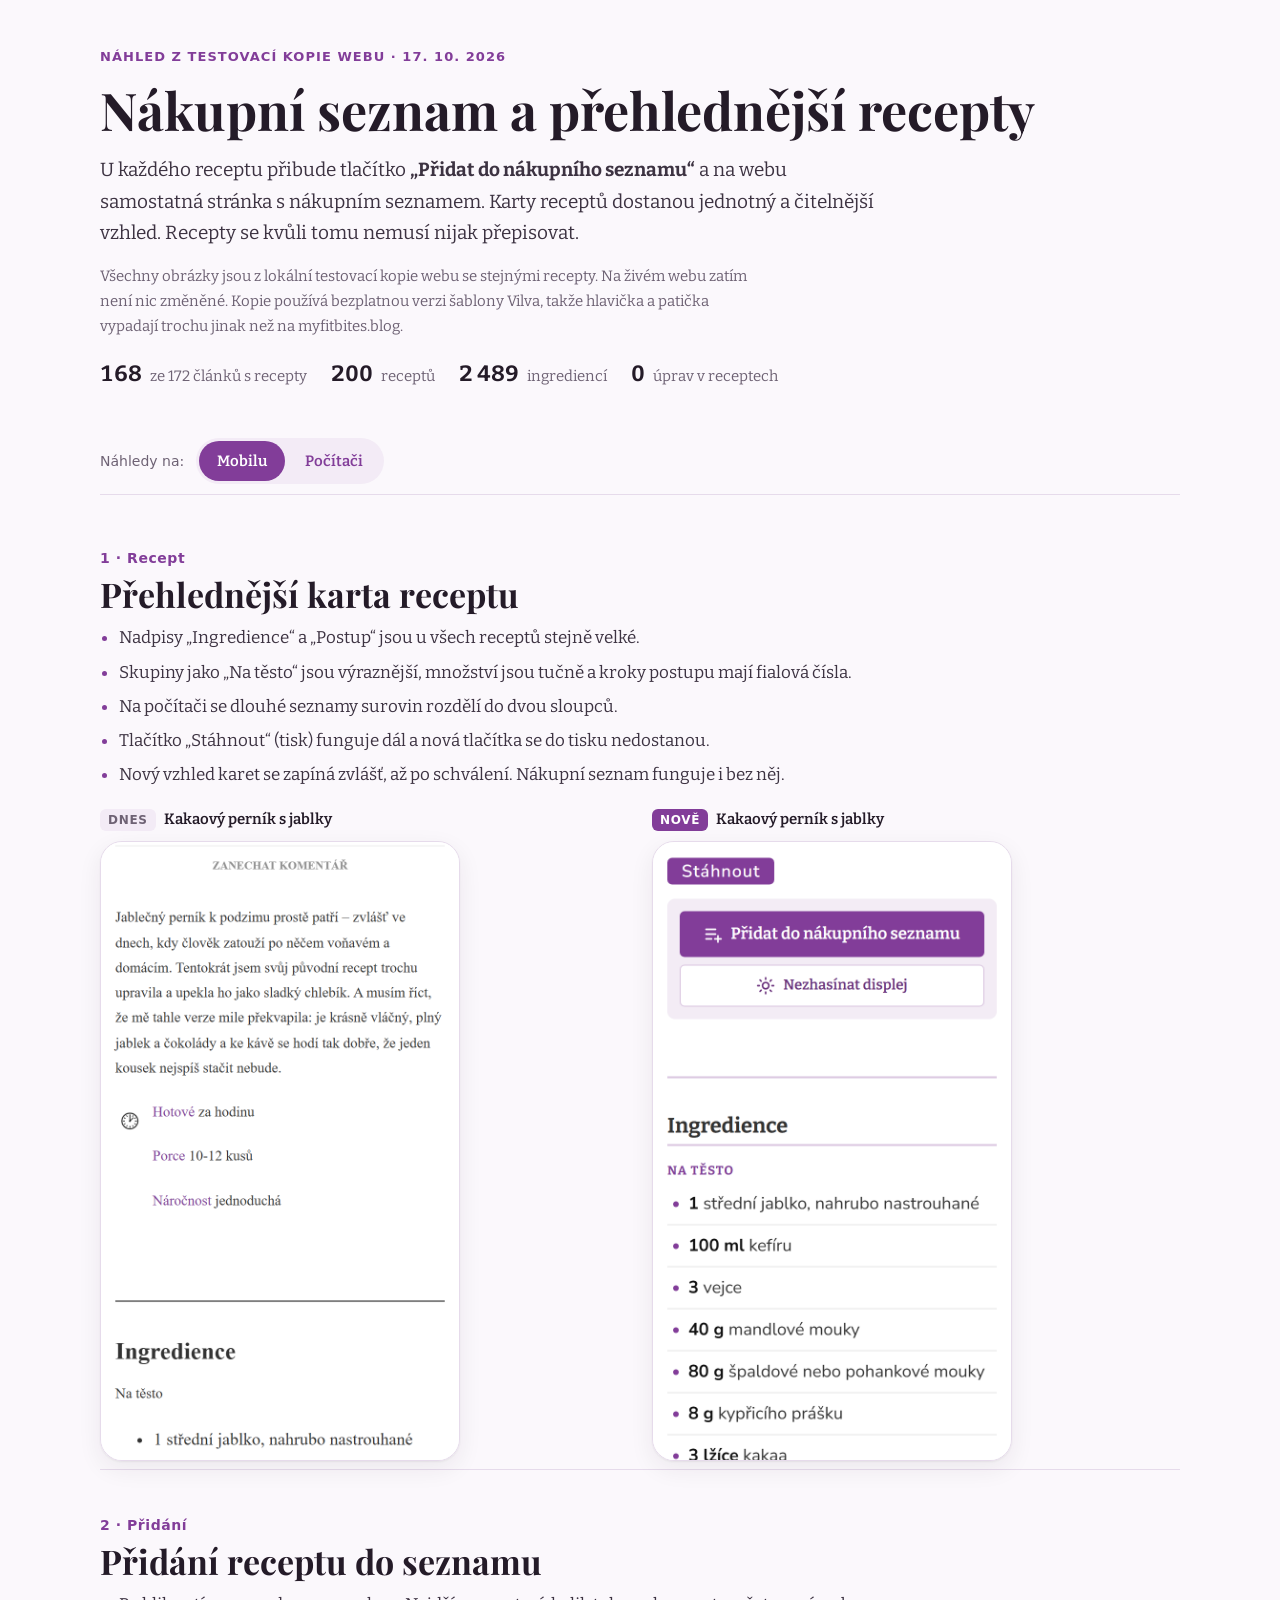
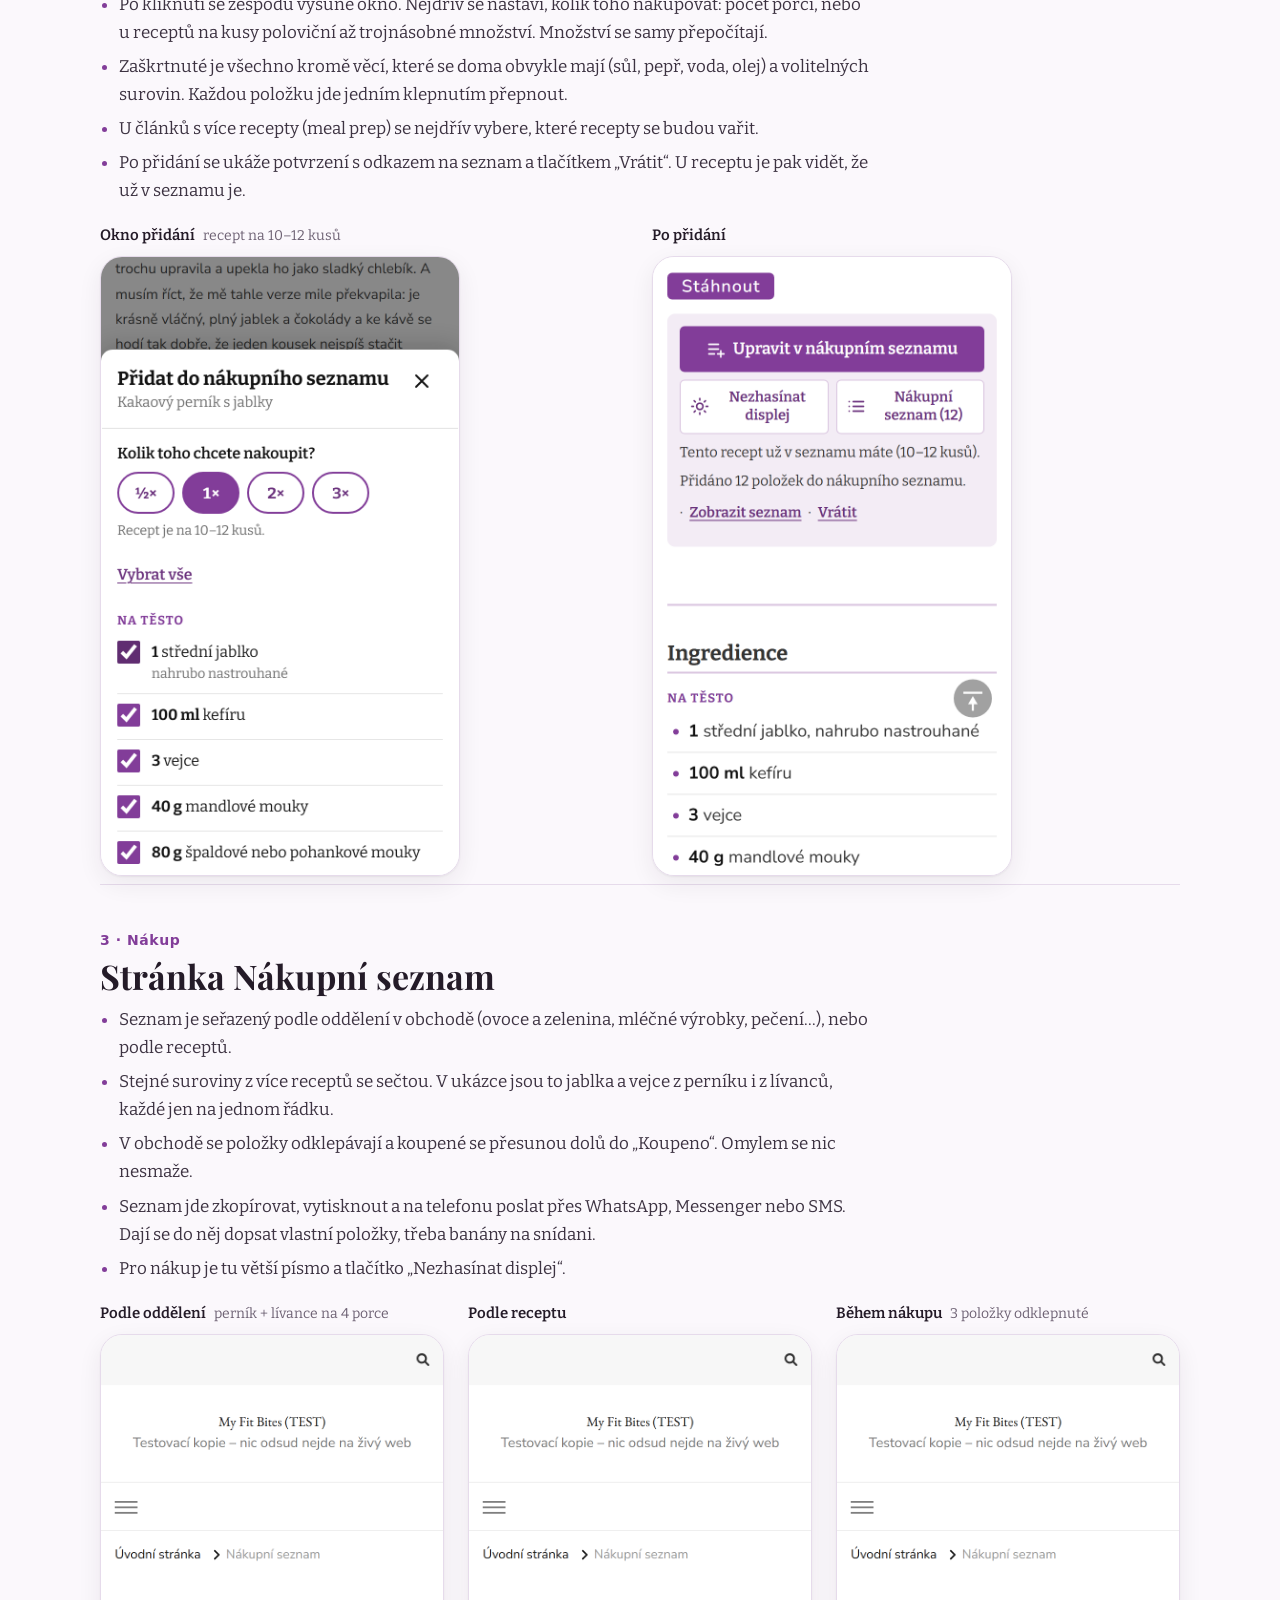
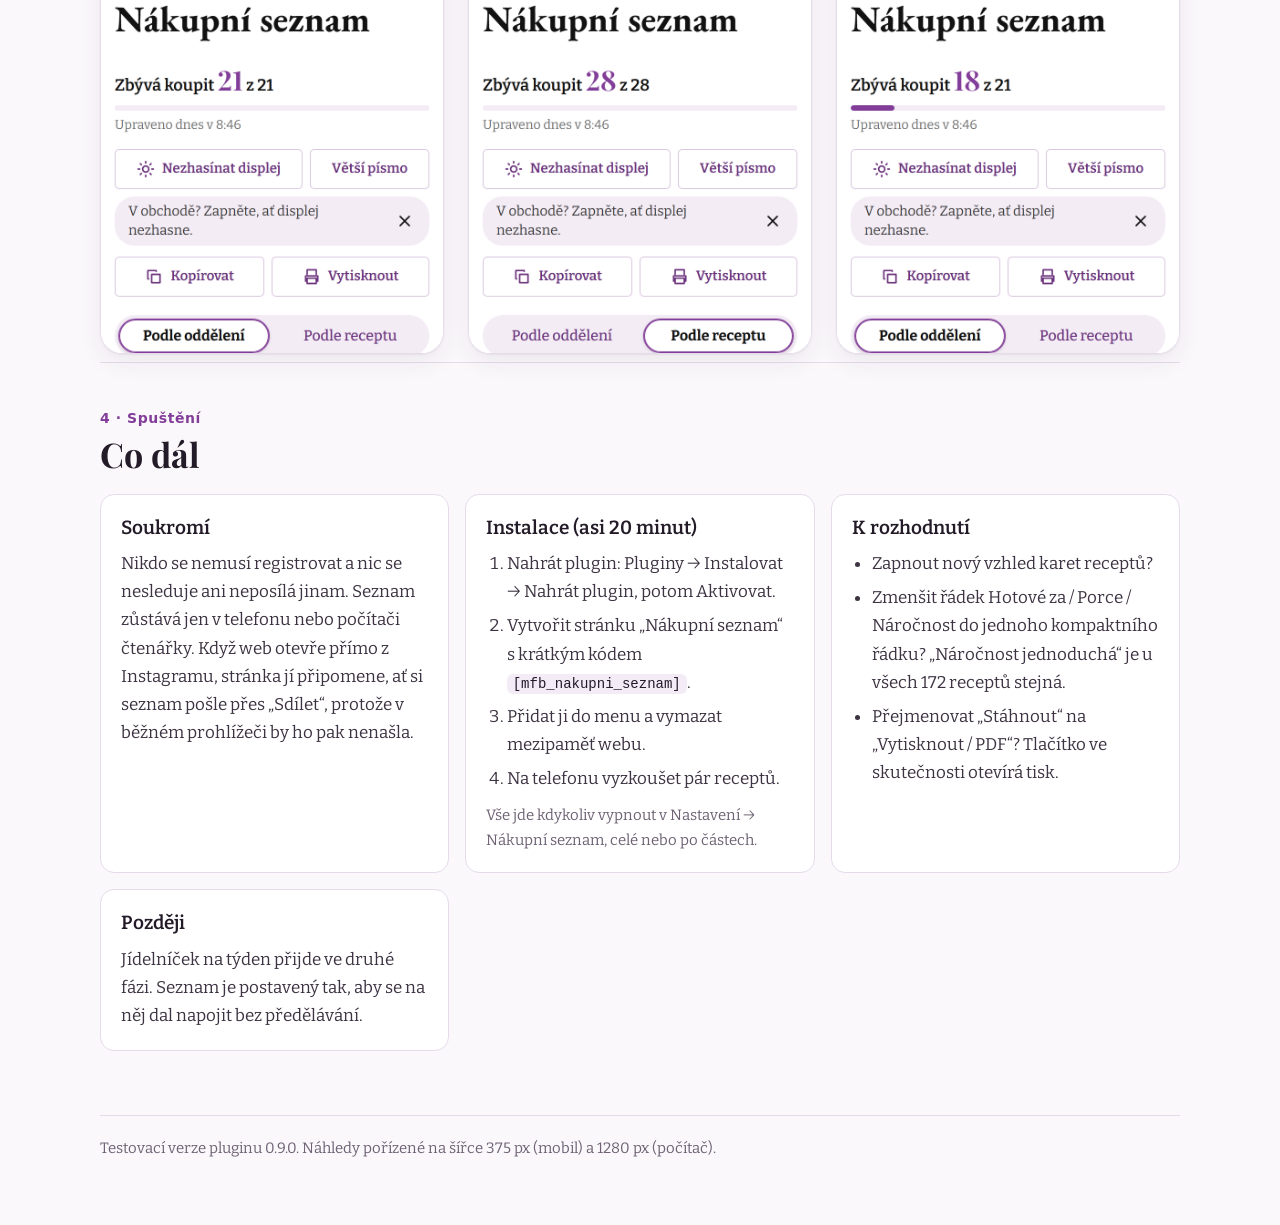
==== index.html @ 73089ca2 "Náhled nákupního seznamu pro My Fit Bites Statická stránka se screenshoty z lokální testovací kopie " ====
<!doctype html>
<html lang="cs">
<head>
<meta charset="utf-8">
<meta name="viewport" content="width=device-width, initial-scale=1">
<meta name="robots" content="noindex, nofollow">
<title>Nákupní seznam My Fit Bites</title>
<link rel="preconnect" href="https://fonts.googleapis.com">
<link rel="preconnect" href="https://fonts.gstatic.com" crossorigin>
<link rel="stylesheet" href="https://fonts.googleapis.com/css2?family=Bitter:wght@400;500;600;700&family=Playfair+Display:wght@600;700&display=swap">
<style>
/* Layout: one reading column; each step pairs its screenshots (before/after or flow) beside a short explanation. */
:root {
  --bg: #fbf8fc;
  --surface: #ffffff;
  --tint: #f3ebf6;
  --ink: #241b28;
  --text: #3d3342;
  --muted: #6e6274;
  --line: #e6dbeb;
  --accent: #823d99;
  --accent-ink: #ffffff;
  --shadow: 0 1px 2px rgb(36 27 40 / 6%), 0 8px 24px rgb(36 27 40 / 7%);
  --font-display: "Playfair Display", Georgia, "Times New Roman", serif;
  --font-body: Bitter, Georgia, "Times New Roman", serif;
  --font-ui: system-ui, -apple-system, "Segoe UI", Roboto, sans-serif;
}
@media (prefers-color-scheme: dark) {
  :root:not([data-theme="light"]) {
    --bg: #161118; --surface: #201922; --tint: #2a1f2e; --ink: #f4eef6; --text: #ddd3e1; --muted: #ab9db1;
    --line: #3a2e3f; --accent: #c48ad8; --accent-ink: #1b1020; --shadow: 0 1px 2px rgb(0 0 0 / 40%), 0 8px 24px rgb(0 0 0 / 35%);
    color-scheme: dark;
  }
}
:root[data-theme="dark"] {
  --bg: #161118; --surface: #201922; --tint: #2a1f2e; --ink: #f4eef6; --text: #ddd3e1; --muted: #ab9db1;
  --line: #3a2e3f; --accent: #c48ad8; --accent-ink: #1b1020; --shadow: 0 1px 2px rgb(0 0 0 / 40%), 0 8px 24px rgb(0 0 0 / 35%);
  color-scheme: dark;
}

* { box-sizing: border-box; }
body {
  background: var(--bg);
  color: var(--text);
  font: 400 17px/1.65 var(--font-body);
  padding-left: max(16px, env(safe-area-inset-left, 0px));
  padding-right: max(16px, env(safe-area-inset-right, 0px));
  padding-block: 0 64px;
}
.wrap { max-width: 1080px; margin: 0 auto; }

header.intro { padding-block: 48px 8px; display: grid; gap: 16px; }
.eyebrow { font: 600 13px/1.4 var(--font-ui); letter-spacing: .08em; text-transform: uppercase; color: var(--accent); margin: 0; }
h1, h2 { font-family: var(--font-display); color: var(--ink); text-wrap: balance; margin: 0; }
h1 { font-size: clamp(34px, 6vw, 52px); line-height: 1.08; font-weight: 700; }
h2 { font-size: clamp(26px, 4vw, 34px); line-height: 1.15; font-weight: 700; }
h3 { font: 600 19px/1.35 var(--font-body); color: var(--ink); margin: 0; }
p { margin: 0; max-width: 65ch; }
.lead { font-size: 19px; color: var(--text); }
.note { font-size: 15px; color: var(--muted); }

.facts { display: flex; flex-wrap: wrap; gap: 8px 24px; margin: 8px 0 0; padding: 0; list-style: none; }
.facts li { display: flex; align-items: baseline; gap: 8px; font-size: 15px; color: var(--muted); }
.facts b { font: 700 22px/1 var(--font-body); color: var(--ink); font-variant-numeric: tabular-nums; }

.switch {
  position: sticky; top: env(safe-area-inset-top, 0px); z-index: 5;
  display: flex; flex-wrap: wrap; align-items: center; gap: 12px;
  margin: 32px 0 8px; padding: 10px 0; background: var(--bg); border-bottom: 1px solid var(--line);
}
.switch span { font: 500 14px/1.4 var(--font-ui); color: var(--muted); }
.seg { display: inline-flex; padding: 3px; border-radius: 999px; background: var(--tint); gap: 2px; }
.seg button {
  font: 600 15px/1 var(--font-body); color: var(--accent); background: transparent;
  border: 0; border-radius: 999px; padding: 10px 18px; min-height: 40px; cursor: pointer;
}
.seg button[aria-pressed="true"] { background: var(--accent); color: var(--accent-ink); }
.seg button:focus-visible, .shot:focus-visible { outline: 3px solid var(--accent); outline-offset: 3px; }

section.step { display: grid; gap: 20px; padding-block: 48px 8px; border-top: 1px solid var(--line); }
section.step:first-of-type { border-top: 0; }
.step-head { display: grid; gap: 10px; }
.step-no { font: 600 14px/1 var(--font-ui); color: var(--accent); letter-spacing: .04em; }
ul.points { margin: 0; padding-left: 1.1em; display: grid; gap: 6px; max-width: 70ch; }
ul.points li::marker { color: var(--accent); }

.pair { display: grid; gap: 24px; grid-template-columns: repeat(auto-fit, minmax(min(100%, 300px), 1fr)); align-items: start; }
.pair.desk { grid-template-columns: 1fr; }
@media (min-width: 1000px) { .pair.desk.two { grid-template-columns: 1fr 1fr; } }
figure { margin: 0; display: grid; gap: 10px; min-width: 0; }
figcaption { font: 600 15px/1.4 var(--font-body); color: var(--ink); display: flex; gap: 8px; align-items: baseline; flex-wrap: wrap; }
figcaption small { font: 400 14px/1.4 var(--font-body); color: var(--muted); }
.tag { font: 700 12px/1 var(--font-ui); letter-spacing: .06em; text-transform: uppercase; padding: 5px 8px; border-radius: 6px; background: var(--tint); color: var(--muted); }
.tag.po { background: var(--accent); color: var(--accent-ink); }

.shot {
  background: var(--surface); border: 1px solid var(--line); border-radius: 14px; box-shadow: var(--shadow);
  overflow-y: auto; overflow-x: hidden; max-height: 620px; overscroll-behavior: contain;
}
.mob .shot { width: 100%; max-width: 360px; border-radius: 22px; }
.shot img { display: block; width: 100%; height: auto; }
.desk .shot { max-height: 560px; }

[data-view="mobil"] .only-desk, [data-view="pocitac"] .only-mob { display: none; }

.cards { display: grid; gap: 16px; grid-template-columns: repeat(auto-fit, minmax(min(100%, 280px), 1fr)); }
.card { background: var(--surface); border: 1px solid var(--line); border-radius: 14px; padding: 20px; display: grid; gap: 10px; align-content: start; }
.card ol, .card ul { margin: 0; padding-left: 1.2em; display: grid; gap: 6px; }
.card code { font: 500 14px/1.4 ui-monospace, Consolas, monospace; background: var(--tint); color: var(--ink); padding: 2px 6px; border-radius: 6px; }

footer { margin-top: 56px; padding-top: 20px; border-top: 1px solid var(--line); }
@media (prefers-reduced-motion: no-preference) { .seg button { transition: background-color .15s, color .15s; } }
</style>
<style>body{margin:0}img{max-width:100%}[hidden]{display:none!important}</style>
</head>
<body>
<div class="wrap" id="top" data-view="mobil">
  <header class="intro">
    <p class="eyebrow">Náhled z testovací kopie webu · 17. 10. 2026</p>
    <h1>Nákupní seznam a přehlednější recepty</h1>
    <p class="lead">U každého receptu přibude tlačítko <b>„Přidat do nákupního seznamu“</b> a na webu samostatná stránka s nákupním seznamem. Karty receptů dostanou jednotný a čitelnější vzhled. Recepty se kvůli tomu nemusí nijak přepisovat.</p>
    <p class="note">Všechny obrázky jsou z lokální testovací kopie webu se stejnými recepty. Na živém webu zatím není nic změněné. Kopie používá bezplatnou verzi šablony Vilva, takže hlavička a patička vypadají trochu jinak než na myfitbites.blog.</p>
    <ul class="facts" aria-label="Rozsah">
      <li><b>168</b> ze 172 článků s recepty</li>
      <li><b>200</b> receptů</li>
      <li><b>2&nbsp;489</b> ingrediencí</li>
      <li><b>0</b> úprav v receptech</li>
    </ul>
  </header>

  <div class="switch" role="group" aria-label="Zobrazení náhledů">
    <span>Náhledy na:</span>
    <div class="seg">
      <button type="button" id="view-mobil" data-set="mobil" aria-pressed="true">Mobilu</button>
      <button type="button" id="view-pocitac" data-set="pocitac" aria-pressed="false">Počítači</button>
    </div>
  </div>

  <main>
    <section class="step" aria-labelledby="h-karta">
      <div class="step-head">
        <p class="step-no">1 · Recept</p>
        <h2 id="h-karta">Přehlednější karta receptu</h2>
        <ul class="points">
          <li>Nadpisy „Ingredience“ a „Postup“ jsou u všech receptů stejně velké.</li>
          <li>Skupiny jako „Na těsto“ jsou výraznější, množství jsou tučně a kroky postupu mají fialová čísla.</li>
          <li>Na počítači se dlouhé seznamy surovin rozdělí do dvou sloupců.</li>
          <li>Tlačítko „Stáhnout“ (tisk) funguje dál a nová tlačítka se do tisku nedostanou.</li>
          <li>Nový vzhled karet se zapíná zvlášť, až po schválení. Nákupní seznam funguje i bez něj.</li>
        </ul>
      </div>
      <div class="pair mob only-mob">
        <figure>
          <figcaption><span class="tag">Dnes</span> Kakaový perník s jablky</figcaption>
          <div class="shot" tabindex="0" aria-label="Recept dnes, mobil (posouvatelný náhled)"><img src="img/1-recept-pred-mobil.png" alt="Dnešní karta receptu Kakaový perník s jablky na mobilu: nadpis Ingredience, skupiny Na těsto a Na zdobení jako drobný text, seznam surovin a číslovaný postup." loading="lazy" width="750" height="3076"></div>
        </figure>
        <figure>
          <figcaption><span class="tag po">Nově</span> Kakaový perník s jablky</figcaption>
          <div class="shot" tabindex="0" aria-label="Recept nově, mobil (posouvatelný náhled)"><img src="img/2-recept-po-mobil.png" alt="Nová karta receptu na mobilu: fialové tlačítko Přidat do nákupního seznamu pod tlačítkem Stáhnout, tučná množství, fialové nadpisy skupin a fialová čísla kroků." loading="lazy" width="750" height="4206"></div>
        </figure>
      </div>
      <div class="pair desk only-desk">
        <figure>
          <figcaption><span class="tag">Dnes</span> Kakaový perník s jablky</figcaption>
          <div class="shot" tabindex="0" aria-label="Recept dnes, počítač (posouvatelný náhled)"><img src="img/1-recept-pred-pocitac.png" alt="Dnešní karta receptu na počítači: suroviny v jednom dlouhém sloupci." loading="lazy" width="1280" height="1076"></div>
        </figure>
        <figure>
          <figcaption><span class="tag po">Nově</span> Kakaový perník s jablky</figcaption>
          <div class="shot" tabindex="0" aria-label="Recept nově, počítač (posouvatelný náhled)"><img src="img/2-recept-po-pocitac.png" alt="Nová karta receptu na počítači: suroviny ve dvou sloupcích, tlačítka Přidat do nákupního seznamu a Nezhasínat displej." loading="lazy" width="1280" height="1370"></div>
        </figure>
      </div>
    </section>

    <section class="step" aria-labelledby="h-pridani">
      <div class="step-head">
        <p class="step-no">2 · Přidání</p>
        <h2 id="h-pridani">Přidání receptu do seznamu</h2>
        <ul class="points">
          <li>Po kliknutí se zespodu vysune okno. Nejdřív se nastaví, kolik toho nakupovat: počet porcí, nebo u receptů na kusy poloviční až trojnásobné množství. Množství se samy přepočítají.</li>
          <li>Zaškrtnuté je všechno kromě věcí, které se doma obvykle mají (sůl, pepř, voda, olej) a volitelných surovin. Každou položku jde jedním klepnutím přepnout.</li>
          <li>U článků s více recepty (meal prep) se nejdřív vybere, které recepty se budou vařit.</li>
          <li>Po přidání se ukáže potvrzení s odkazem na seznam a tlačítkem „Vrátit“. U receptu je pak vidět, že už v seznamu je.</li>
        </ul>
      </div>
      <div class="pair mob only-mob">
        <figure>
          <figcaption>Okno přidání <small>recept na 10–12 kusů</small></figcaption>
          <div class="shot" tabindex="0" aria-label="Okno přidání, mobil"><img src="img/3-okno-pridani-mobil.png" alt="Okno Přidat do nákupního seznamu: volba ½×, 1×, 2×, 3×, seznam surovin se zaškrtávacími poli a tlačítko Přidat 12 položek." loading="lazy" width="750" height="1624"></div>
        </figure>
        <figure>
          <figcaption>Po přidání</figcaption>
          <div class="shot" tabindex="0" aria-label="Recept po přidání, mobil"><img src="img/4-po-pridani-mobil.png" alt="Lišta u receptu po přidání: tlačítko Upravit v nákupním seznamu, odkaz Nákupní seznam (12), text Přidáno 12 položek a odkazy Zobrazit seznam a Vrátit." loading="lazy" width="750" height="1400"></div>
        </figure>
      </div>
      <div class="pair desk two only-desk">
        <figure>
          <figcaption>Okno přidání</figcaption>
          <div class="shot" tabindex="0" aria-label="Okno přidání, počítač"><img src="img/3-okno-pridani-pocitac.png" alt="Okno přidání na počítači uprostřed obrazovky se seznamem surovin." loading="lazy" width="1280" height="900"></div>
        </figure>
        <figure>
          <figcaption>Po přidání</figcaption>
          <div class="shot" tabindex="0" aria-label="Recept po přidání, počítač"><img src="img/4-po-pridani-pocitac.png" alt="Lišta u receptu po přidání na počítači." loading="lazy" width="1280" height="500"></div>
        </figure>
      </div>
    </section>

    <section class="step" aria-labelledby="h-seznam">
      <div class="step-head">
        <p class="step-no">3 · Nákup</p>
        <h2 id="h-seznam">Stránka Nákupní seznam</h2>
        <ul class="points">
          <li>Seznam je seřazený podle oddělení v obchodě (ovoce a zelenina, mléčné výrobky, pečení…), nebo podle receptů.</li>
          <li>Stejné suroviny z více receptů se sečtou. V ukázce jsou to jablka a vejce z perníku i z lívanců, každé jen na jednom řádku.</li>
          <li>V obchodě se položky odklepávají a koupené se přesunou dolů do „Koupeno“. Omylem se nic nesmaže.</li>
          <li>Seznam jde zkopírovat, vytisknout a na telefonu poslat přes WhatsApp, Messenger nebo SMS. Dají se do něj dopsat vlastní položky, třeba banány na snídani.</li>
          <li>Pro nákup je tu větší písmo a tlačítko „Nezhasínat displej“.</li>
        </ul>
      </div>
      <div class="pair mob only-mob">
        <figure>
          <figcaption>Podle oddělení <small>perník + lívance na 4 porce</small></figcaption>
          <div class="shot" tabindex="0" aria-label="Seznam podle oddělení, mobil (posouvatelný náhled)"><img src="img/5-seznam-podle-oddeleni-mobil.png" alt="Nákupní seznam podle oddělení: Zbývá koupit 21 z 21, tlačítka Nezhasínat displej, Větší písmo, Kopírovat, Vytisknout, pole pro vlastní položku a suroviny po odděleních." loading="lazy" width="750" height="5716"></div>
        </figure>
        <figure>
          <figcaption>Podle receptu</figcaption>
          <div class="shot" tabindex="0" aria-label="Seznam podle receptu, mobil (posouvatelný náhled)"><img src="img/6-seznam-podle-receptu-mobil.png" alt="Nákupní seznam rozdělený podle receptů s počtem porcí u každého receptu." loading="lazy" width="750" height="6438"></div>
        </figure>
        <figure>
          <figcaption>Během nákupu <small>3 položky odklepnuté</small></figcaption>
          <div class="shot" tabindex="0" aria-label="Seznam během nákupu, mobil (posouvatelný náhled)"><img src="img/7-seznam-odskrtane-mobil.png" alt="Nákupní seznam se zbývajícími 18 položkami a sbalenou sekcí Koupeno (3) dole." loading="lazy" width="750" height="5444"></div>
        </figure>
      </div>
      <div class="pair desk only-desk">
        <figure>
          <figcaption>Podle oddělení</figcaption>
          <div class="shot" tabindex="0" aria-label="Seznam podle oddělení, počítač (posouvatelný náhled)"><img src="img/5-seznam-podle-oddeleni-pocitac.png" alt="Nákupní seznam na počítači: suroviny po odděleních vlevo, vpravo počet zbývajících položek, tlačítka a recepty v seznamu." loading="lazy" width="1280" height="2341"></div>
        </figure>
        <figure>
          <figcaption>Podle receptu</figcaption>
          <div class="shot" tabindex="0" aria-label="Seznam podle receptu, počítač (posouvatelný náhled)"><img src="img/6-seznam-podle-receptu-pocitac.png" alt="Nákupní seznam na počítači rozdělený podle receptů." loading="lazy" width="1280" height="2815"></div>
        </figure>
        <figure>
          <figcaption>Během nákupu</figcaption>
          <div class="shot" tabindex="0" aria-label="Seznam během nákupu, počítač (posouvatelný náhled)"><img src="img/7-seznam-odskrtane-pocitac.png" alt="Nákupní seznam na počítači se sekcí Koupeno (3) a tlačítkem Smazat koupené." loading="lazy" width="1280" height="2152"></div>
        </figure>
      </div>
    </section>

    <section class="step" aria-labelledby="h-dal">
      <div class="step-head">
        <p class="step-no">4 · Spuštění</p>
        <h2 id="h-dal">Co dál</h2>
      </div>
      <div class="cards">
        <div class="card">
          <h3>Soukromí</h3>
          <p>Nikdo se nemusí registrovat a nic se nesleduje ani neposílá jinam. Seznam zůstává jen v telefonu nebo počítači čtenářky. Když web otevře přímo z Instagramu, stránka jí připomene, ať si seznam pošle přes „Sdílet“, protože v běžném prohlížeči by ho pak nenašla.</p>
        </div>
        <div class="card">
          <h3>Instalace (asi 20 minut)</h3>
          <ol>
            <li>Nahrát plugin: Pluginy → Instalovat → Nahrát plugin, potom Aktivovat.</li>
            <li>Vytvořit stránku „Nákupní seznam“ s krátkým kódem <code>[mfb_nakupni_seznam]</code>.</li>
            <li>Přidat ji do menu a vymazat mezipaměť webu.</li>
            <li>Na telefonu vyzkoušet pár receptů.</li>
          </ol>
          <p class="note">Vše jde kdykoliv vypnout v Nastavení → Nákupní seznam, celé nebo po částech.</p>
        </div>
        <div class="card">
          <h3>K rozhodnutí</h3>
          <ul>
            <li>Zapnout nový vzhled karet receptů?</li>
            <li>Zmenšit řádek Hotové za / Porce / Náročnost do jednoho kompaktního řádku? „Náročnost jednoduchá“ je u všech 172 receptů stejná.</li>
            <li>Přejmenovat „Stáhnout“ na „Vytisknout / PDF“? Tlačítko ve skutečnosti otevírá tisk.</li>
          </ul>
        </div>
        <div class="card">
          <h3>Později</h3>
          <p>Jídelníček na týden přijde ve druhé fázi. Seznam je postavený tak, aby se na něj dal napojit bez předělávání.</p>
        </div>
      </div>
    </section>
  </main>

  <footer>
    <p class="note">Testovací verze pluginu 0.9.0. Náhledy pořízené na šířce 375 px (mobil) a 1280 px (počítač).</p>
  </footer>
</div>

<script>
(function () {
  var root = document.getElementById('top');
  var buttons = Array.prototype.slice.call(document.querySelectorAll('.seg button'));
  function setView(v) {
    root.setAttribute('data-view', v);
    buttons.forEach(function (b) { b.setAttribute('aria-pressed', String(b.getAttribute('data-set') === v)); });
    try { localStorage.setItem('mfb-nahled-view', v); } catch (e) {}
  }
  buttons.forEach(function (b) { b.addEventListener('click', function () { setView(b.getAttribute('data-set')); }); });
  var saved = null;
  try { saved = localStorage.getItem('mfb-nahled-view'); } catch (e) {}
  if (saved === 'mobil' || saved === 'pocitac') setView(saved);
})();
</script>
</body>
</html>
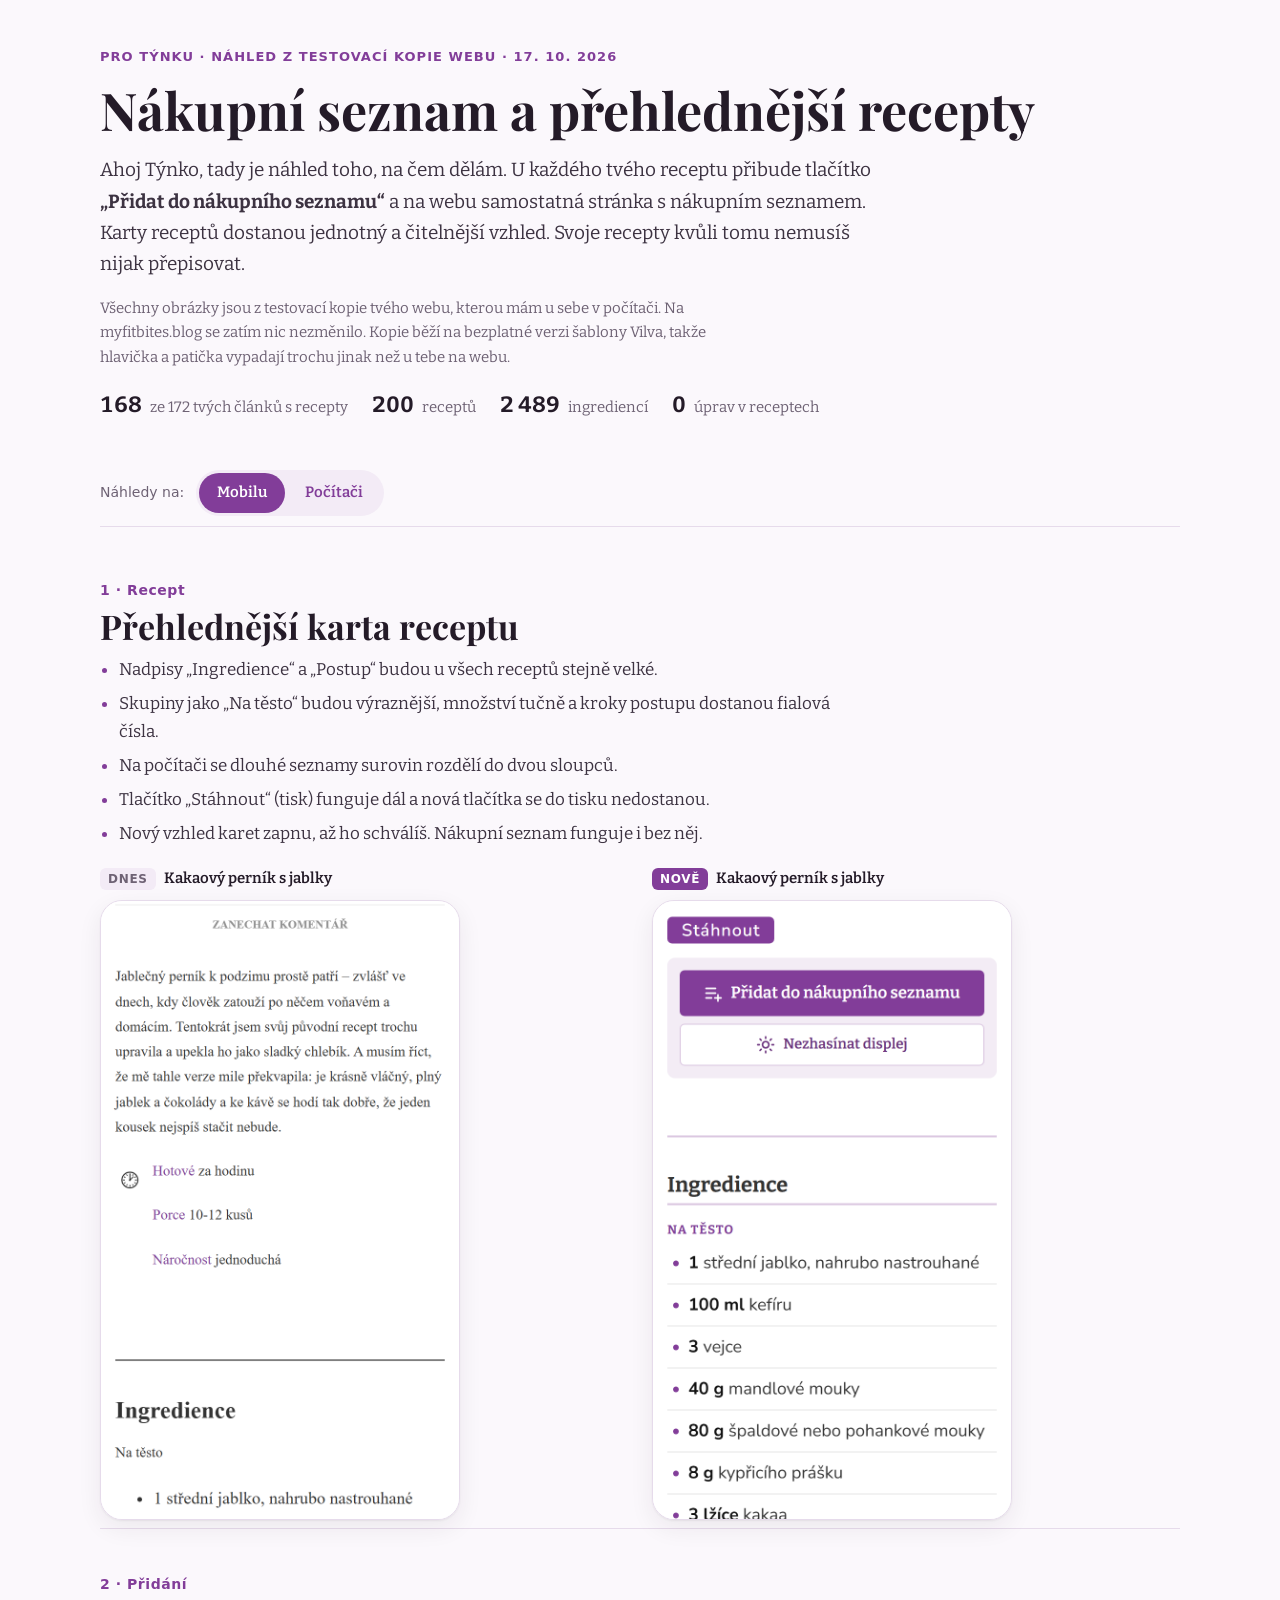
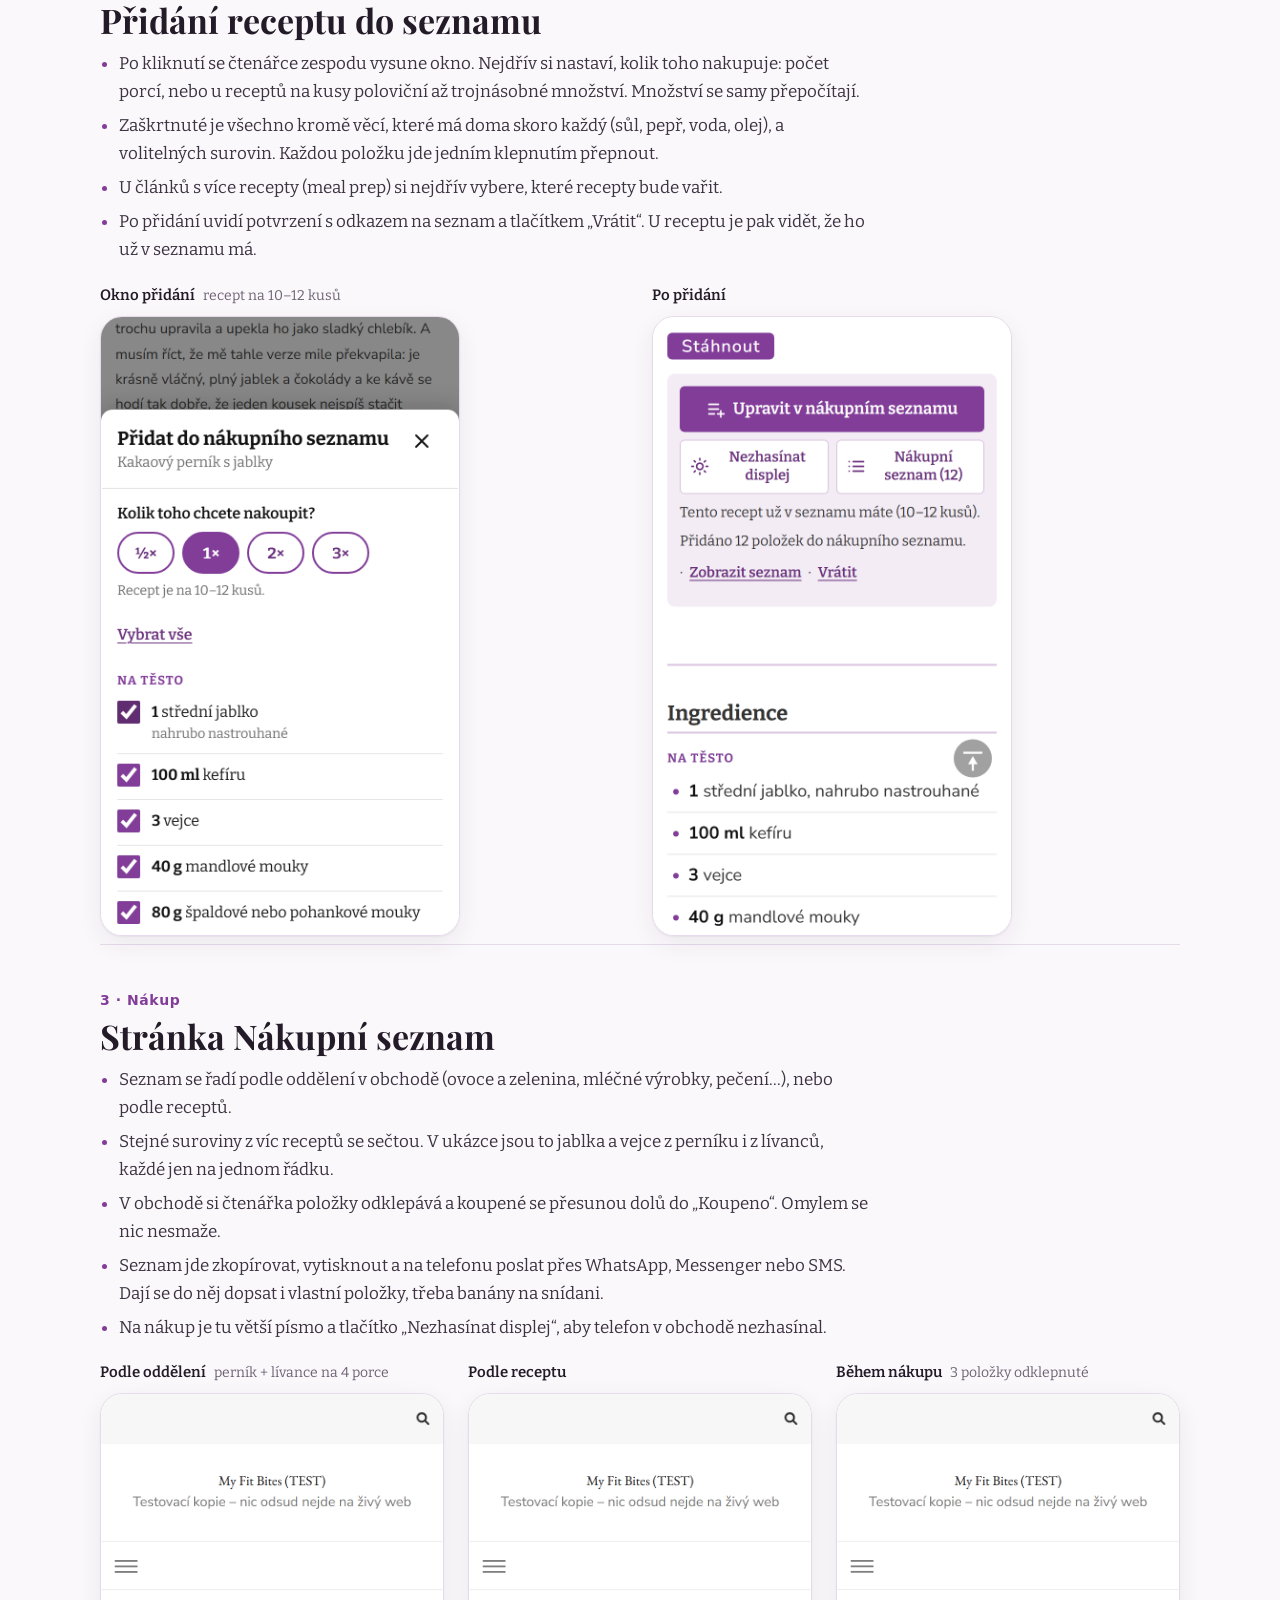
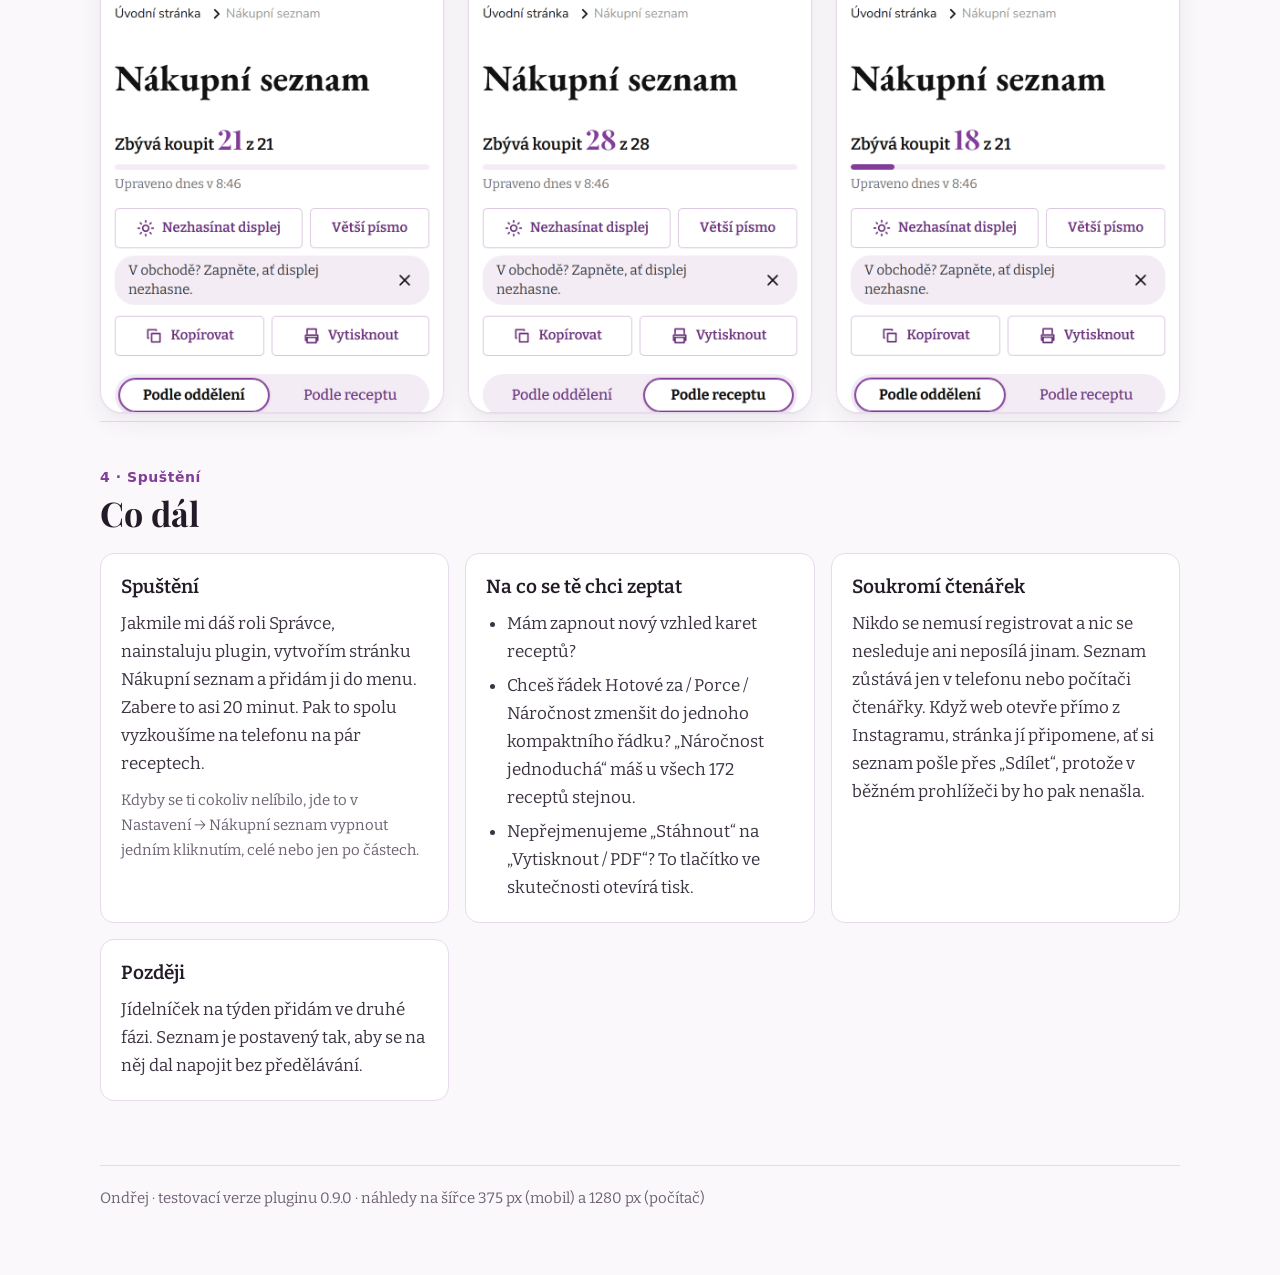
==== commit da0fcf73: "Texty náhledu psané pro Týnku v první osobě Co-Authored-By: Claude Opus 5.5 <noreply@anthropic.com>" ====
--- a/index.html
+++ b/index.html
@@ -116,12 +116,12 @@
 <body>
 <div class="wrap" id="top" data-view="mobil">
   <header class="intro">
-    <p class="eyebrow">Náhled z testovací kopie webu · 17. 10. 2026</p>
+    <p class="eyebrow">Pro Týnku · náhled z testovací kopie webu · 17. 10. 2026</p>
     <h1>Nákupní seznam a přehlednější recepty</h1>
-    <p class="lead">U každého receptu přibude tlačítko <b>„Přidat do nákupního seznamu“</b> a na webu samostatná stránka s nákupním seznamem. Karty receptů dostanou jednotný a čitelnější vzhled. Recepty se kvůli tomu nemusí nijak přepisovat.</p>
-    <p class="note">Všechny obrázky jsou z lokální testovací kopie webu se stejnými recepty. Na živém webu zatím není nic změněné. Kopie používá bezplatnou verzi šablony Vilva, takže hlavička a patička vypadají trochu jinak než na myfitbites.blog.</p>
+    <p class="lead">Ahoj Týnko, tady je náhled toho, na čem dělám. U každého tvého receptu přibude tlačítko <b>„Přidat do nákupního seznamu“</b> a na webu samostatná stránka s nákupním seznamem. Karty receptů dostanou jednotný a čitelnější vzhled. Svoje recepty kvůli tomu nemusíš nijak přepisovat.</p>
+    <p class="note">Všechny obrázky jsou z testovací kopie tvého webu, kterou mám u sebe v počítači. Na myfitbites.blog se zatím nic nezměnilo. Kopie běží na bezplatné verzi šablony Vilva, takže hlavička a patička vypadají trochu jinak než u tebe na webu.</p>
     <ul class="facts" aria-label="Rozsah">
-      <li><b>168</b> ze 172 článků s recepty</li>
+      <li><b>168</b> ze 172 tvých článků s recepty</li>
       <li><b>200</b> receptů</li>
       <li><b>2&nbsp;489</b> ingrediencí</li>
       <li><b>0</b> úprav v receptech</li>
@@ -142,11 +142,11 @@
         <p class="step-no">1 · Recept</p>
         <h2 id="h-karta">Přehlednější karta receptu</h2>
         <ul class="points">
-          <li>Nadpisy „Ingredience“ a „Postup“ jsou u všech receptů stejně velké.</li>
-          <li>Skupiny jako „Na těsto“ jsou výraznější, množství jsou tučně a kroky postupu mají fialová čísla.</li>
+          <li>Nadpisy „Ingredience“ a „Postup“ budou u všech receptů stejně velké.</li>
+          <li>Skupiny jako „Na těsto“ budou výraznější, množství tučně a kroky postupu dostanou fialová čísla.</li>
           <li>Na počítači se dlouhé seznamy surovin rozdělí do dvou sloupců.</li>
           <li>Tlačítko „Stáhnout“ (tisk) funguje dál a nová tlačítka se do tisku nedostanou.</li>
-          <li>Nový vzhled karet se zapíná zvlášť, až po schválení. Nákupní seznam funguje i bez něj.</li>
+          <li>Nový vzhled karet zapnu, až ho schválíš. Nákupní seznam funguje i bez něj.</li>
         </ul>
       </div>
       <div class="pair mob only-mob">
@@ -176,10 +176,10 @@
         <p class="step-no">2 · Přidání</p>
         <h2 id="h-pridani">Přidání receptu do seznamu</h2>
         <ul class="points">
-          <li>Po kliknutí se zespodu vysune okno. Nejdřív se nastaví, kolik toho nakupovat: počet porcí, nebo u receptů na kusy poloviční až trojnásobné množství. Množství se samy přepočítají.</li>
-          <li>Zaškrtnuté je všechno kromě věcí, které se doma obvykle mají (sůl, pepř, voda, olej) a volitelných surovin. Každou položku jde jedním klepnutím přepnout.</li>
-          <li>U článků s více recepty (meal prep) se nejdřív vybere, které recepty se budou vařit.</li>
-          <li>Po přidání se ukáže potvrzení s odkazem na seznam a tlačítkem „Vrátit“. U receptu je pak vidět, že už v seznamu je.</li>
+          <li>Po kliknutí se čtenářce zespodu vysune okno. Nejdřív si nastaví, kolik toho nakupuje: počet porcí, nebo u receptů na kusy poloviční až trojnásobné množství. Množství se samy přepočítají.</li>
+          <li>Zaškrtnuté je všechno kromě věcí, které má doma skoro každý (sůl, pepř, voda, olej), a volitelných surovin. Každou položku jde jedním klepnutím přepnout.</li>
+          <li>U článků s více recepty (meal prep) si nejdřív vybere, které recepty bude vařit.</li>
+          <li>Po přidání uvidí potvrzení s odkazem na seznam a tlačítkem „Vrátit“. U receptu je pak vidět, že ho už v seznamu má.</li>
         </ul>
       </div>
       <div class="pair mob only-mob">
@@ -209,11 +209,11 @@
         <p class="step-no">3 · Nákup</p>
         <h2 id="h-seznam">Stránka Nákupní seznam</h2>
         <ul class="points">
-          <li>Seznam je seřazený podle oddělení v obchodě (ovoce a zelenina, mléčné výrobky, pečení…), nebo podle receptů.</li>
-          <li>Stejné suroviny z více receptů se sečtou. V ukázce jsou to jablka a vejce z perníku i z lívanců, každé jen na jednom řádku.</li>
-          <li>V obchodě se položky odklepávají a koupené se přesunou dolů do „Koupeno“. Omylem se nic nesmaže.</li>
-          <li>Seznam jde zkopírovat, vytisknout a na telefonu poslat přes WhatsApp, Messenger nebo SMS. Dají se do něj dopsat vlastní položky, třeba banány na snídani.</li>
-          <li>Pro nákup je tu větší písmo a tlačítko „Nezhasínat displej“.</li>
+          <li>Seznam se řadí podle oddělení v obchodě (ovoce a zelenina, mléčné výrobky, pečení…), nebo podle receptů.</li>
+          <li>Stejné suroviny z víc receptů se sečtou. V ukázce jsou to jablka a vejce z perníku i z lívanců, každé jen na jednom řádku.</li>
+          <li>V obchodě si čtenářka položky odklepává a koupené se přesunou dolů do „Koupeno“. Omylem se nic nesmaže.</li>
+          <li>Seznam jde zkopírovat, vytisknout a na telefonu poslat přes WhatsApp, Messenger nebo SMS. Dají se do něj dopsat i vlastní položky, třeba banány na snídani.</li>
+          <li>Na nákup je tu větší písmo a tlačítko „Nezhasínat displej“, aby telefon v obchodě nezhasínal.</li>
         </ul>
       </div>
       <div class="pair mob only-mob">
@@ -253,37 +253,32 @@
       </div>
       <div class="cards">
         <div class="card">
-          <h3>Soukromí</h3>
+          <h3>Spuštění</h3>
+          <p>Jakmile mi dáš roli Správce, nainstaluju plugin, vytvořím stránku Nákupní seznam a přidám ji do menu. Zabere to asi 20 minut. Pak to spolu vyzkoušíme na telefonu na pár receptech.</p>
+          <p class="note">Kdyby se ti cokoliv nelíbilo, jde to v Nastavení → Nákupní seznam vypnout jedním kliknutím, celé nebo jen po částech.</p>
+        </div>
+        <div class="card">
+          <h3>Na co se tě chci zeptat</h3>
+          <ul>
+            <li>Mám zapnout nový vzhled karet receptů?</li>
+            <li>Chceš řádek Hotové za / Porce / Náročnost zmenšit do jednoho kompaktního řádku? „Náročnost jednoduchá“ máš u všech 172 receptů stejnou.</li>
+            <li>Nepřejmenujeme „Stáhnout“ na „Vytisknout / PDF“? To tlačítko ve skutečnosti otevírá tisk.</li>
+          </ul>
+        </div>
+        <div class="card">
+          <h3>Soukromí čtenářek</h3>
           <p>Nikdo se nemusí registrovat a nic se nesleduje ani neposílá jinam. Seznam zůstává jen v telefonu nebo počítači čtenářky. Když web otevře přímo z Instagramu, stránka jí připomene, ať si seznam pošle přes „Sdílet“, protože v běžném prohlížeči by ho pak nenašla.</p>
         </div>
         <div class="card">
-          <h3>Instalace (asi 20 minut)</h3>
-          <ol>
-            <li>Nahrát plugin: Pluginy → Instalovat → Nahrát plugin, potom Aktivovat.</li>
-            <li>Vytvořit stránku „Nákupní seznam“ s krátkým kódem <code>[mfb_nakupni_seznam]</code>.</li>
-            <li>Přidat ji do menu a vymazat mezipaměť webu.</li>
-            <li>Na telefonu vyzkoušet pár receptů.</li>
-          </ol>
-          <p class="note">Vše jde kdykoliv vypnout v Nastavení → Nákupní seznam, celé nebo po částech.</p>
-        </div>
-        <div class="card">
-          <h3>K rozhodnutí</h3>
-          <ul>
-            <li>Zapnout nový vzhled karet receptů?</li>
-            <li>Zmenšit řádek Hotové za / Porce / Náročnost do jednoho kompaktního řádku? „Náročnost jednoduchá“ je u všech 172 receptů stejná.</li>
-            <li>Přejmenovat „Stáhnout“ na „Vytisknout / PDF“? Tlačítko ve skutečnosti otevírá tisk.</li>
-          </ul>
-        </div>
-        <div class="card">
           <h3>Později</h3>
-          <p>Jídelníček na týden přijde ve druhé fázi. Seznam je postavený tak, aby se na něj dal napojit bez předělávání.</p>
+          <p>Jídelníček na týden přidám ve druhé fázi. Seznam je postavený tak, aby se na něj dal napojit bez předělávání.</p>
         </div>
       </div>
     </section>
   </main>
 
   <footer>
-    <p class="note">Testovací verze pluginu 0.9.0. Náhledy pořízené na šířce 375 px (mobil) a 1280 px (počítač).</p>
+    <p class="note">Ondřej · testovací verze pluginu 0.9.0 · náhledy na šířce 375 px (mobil) a 1280 px (počítač)</p>
   </footer>
 </div>
 
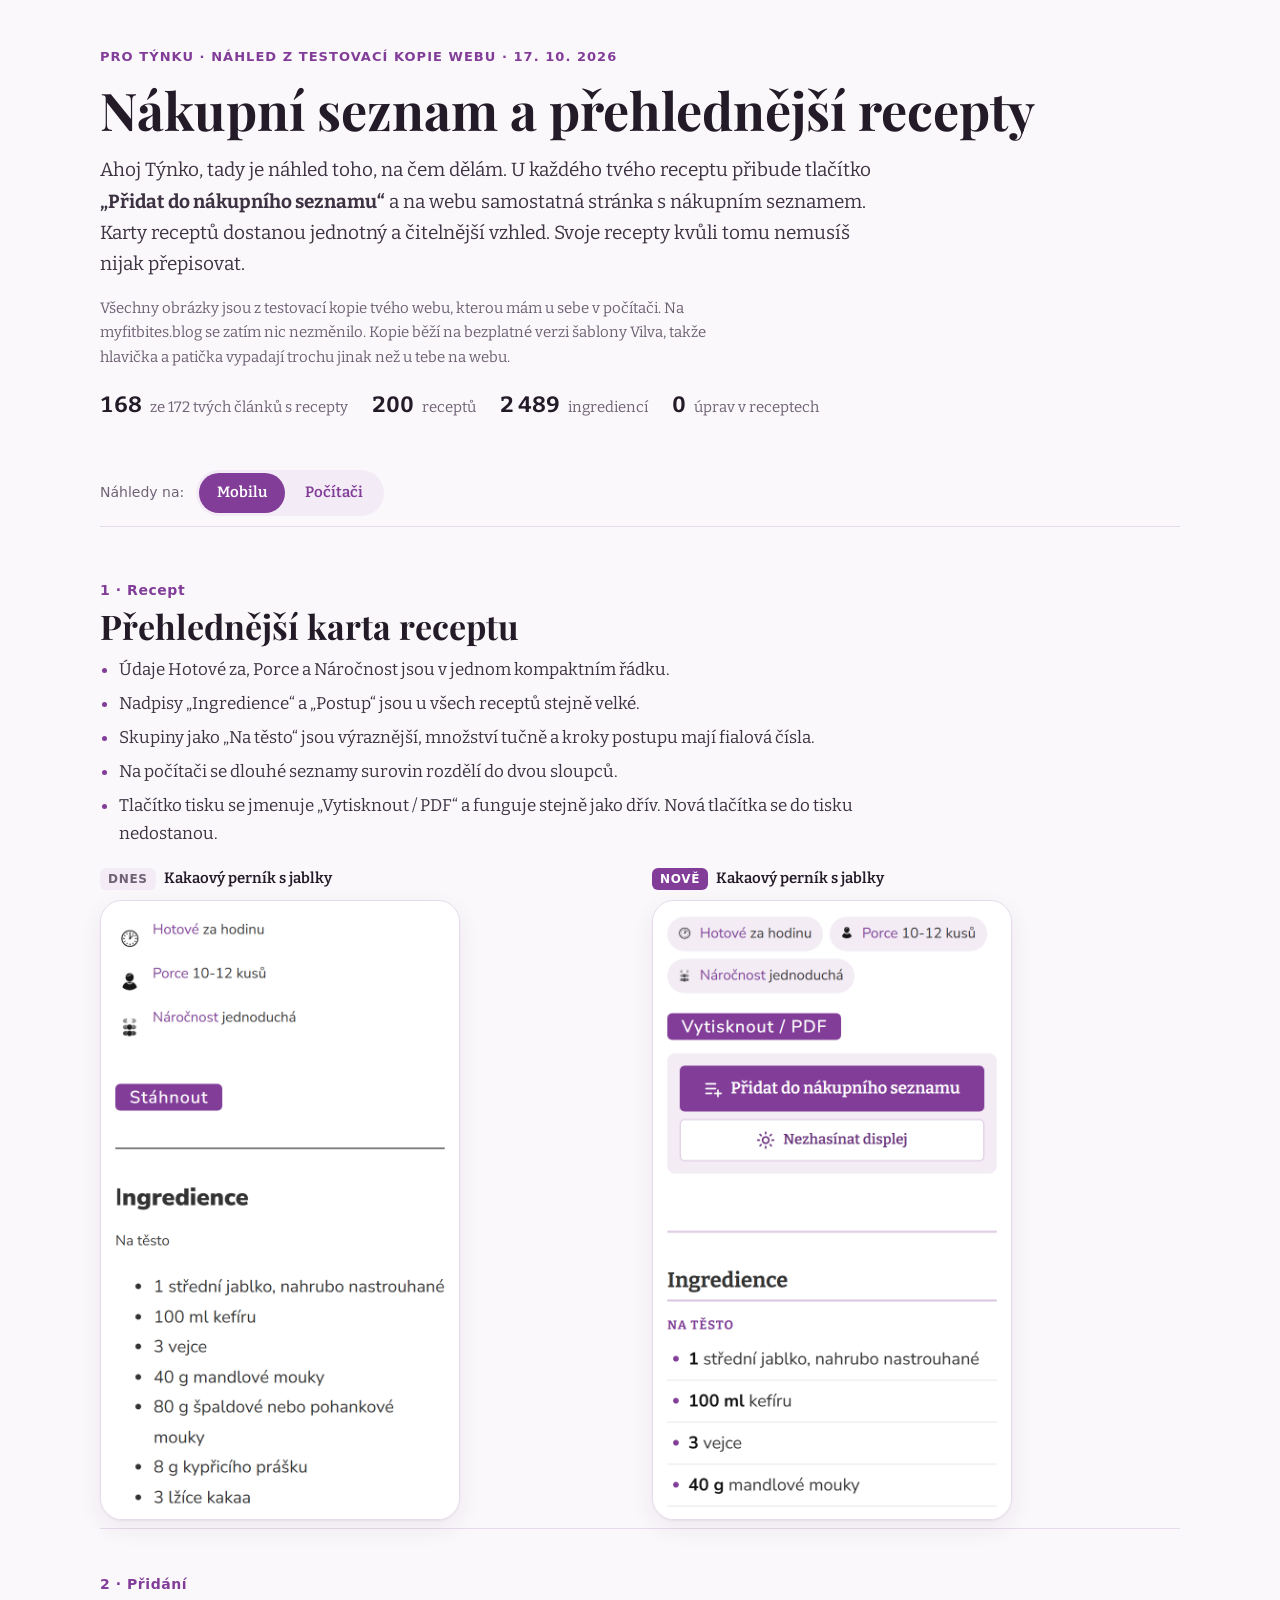
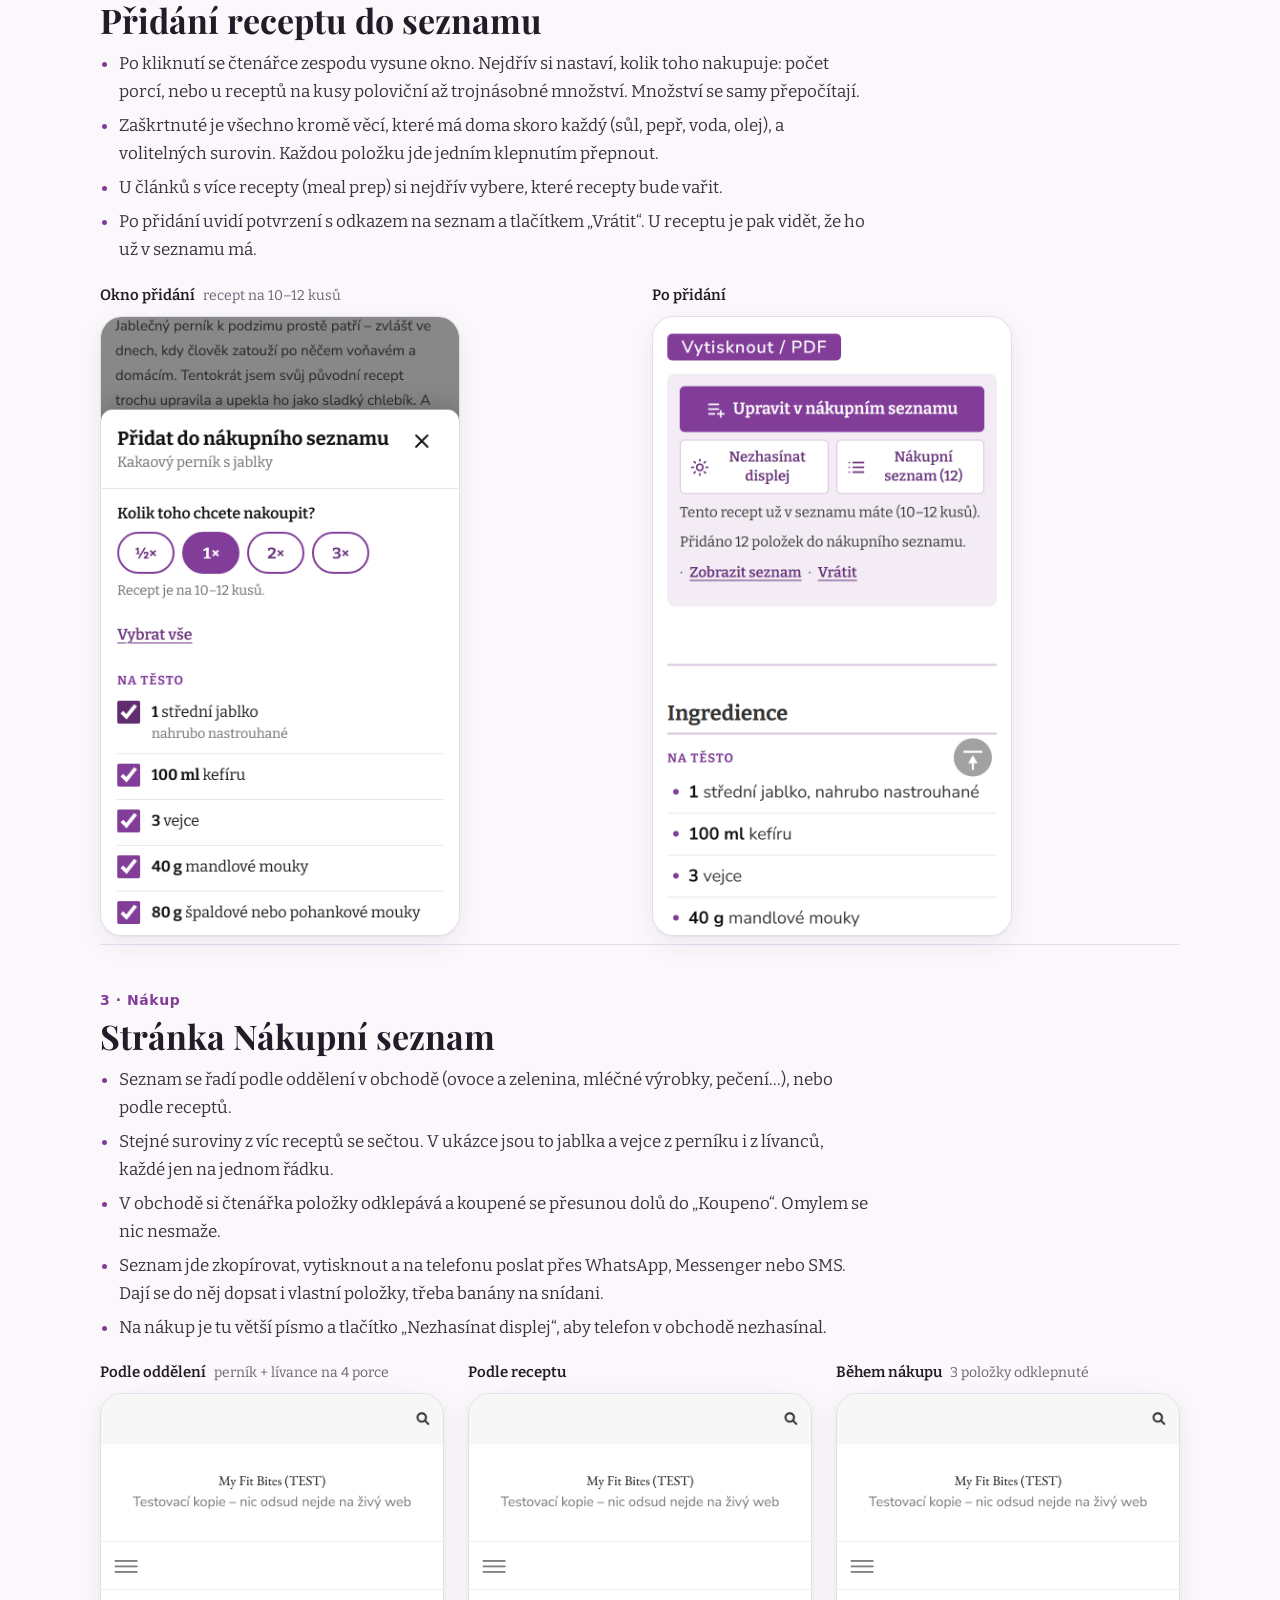
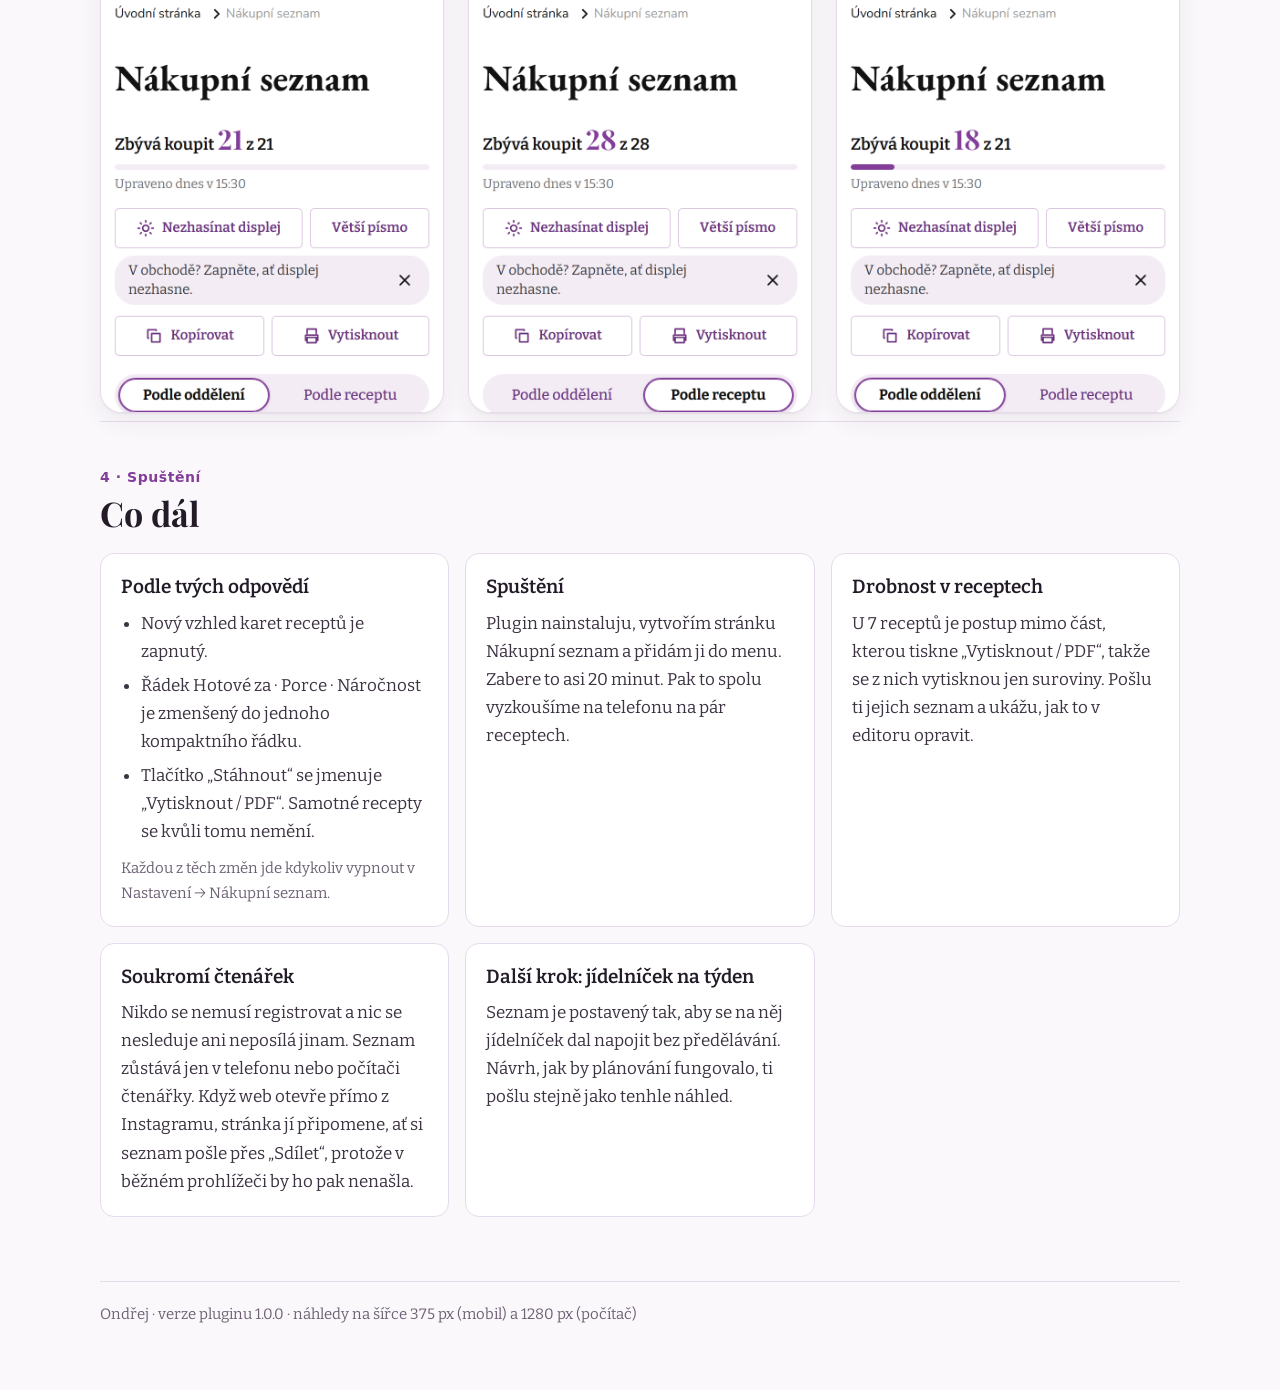
==== commit 3f0147c6: "Náhled verze 1.0: kompaktní řádek, Vytisknout / PDF, odpovědi Týnky Co-Authored-By: Claude Opus 5.5 " ====
--- a/index.html
+++ b/index.html
@@ -142,31 +142,31 @@
         <p class="step-no">1 · Recept</p>
         <h2 id="h-karta">Přehlednější karta receptu</h2>
         <ul class="points">
-          <li>Nadpisy „Ingredience“ a „Postup“ budou u všech receptů stejně velké.</li>
-          <li>Skupiny jako „Na těsto“ budou výraznější, množství tučně a kroky postupu dostanou fialová čísla.</li>
+          <li>Údaje Hotové za, Porce a Náročnost jsou v jednom kompaktním řádku.</li>
+          <li>Nadpisy „Ingredience“ a „Postup“ jsou u všech receptů stejně velké.</li>
+          <li>Skupiny jako „Na těsto“ jsou výraznější, množství tučně a kroky postupu mají fialová čísla.</li>
           <li>Na počítači se dlouhé seznamy surovin rozdělí do dvou sloupců.</li>
-          <li>Tlačítko „Stáhnout“ (tisk) funguje dál a nová tlačítka se do tisku nedostanou.</li>
-          <li>Nový vzhled karet zapnu, až ho schválíš. Nákupní seznam funguje i bez něj.</li>
+          <li>Tlačítko tisku se jmenuje „Vytisknout / PDF“ a funguje stejně jako dřív. Nová tlačítka se do tisku nedostanou.</li>
         </ul>
       </div>
       <div class="pair mob only-mob">
         <figure>
           <figcaption><span class="tag">Dnes</span> Kakaový perník s jablky</figcaption>
-          <div class="shot" tabindex="0" aria-label="Recept dnes, mobil (posouvatelný náhled)"><img src="img/1-recept-pred-mobil.png" alt="Dnešní karta receptu Kakaový perník s jablky na mobilu: nadpis Ingredience, skupiny Na těsto a Na zdobení jako drobný text, seznam surovin a číslovaný postup." loading="lazy" width="750" height="3076"></div>
+          <div class="shot" tabindex="0" aria-label="Recept dnes, mobil (posouvatelný náhled)"><img src="img/1-recept-pred-mobil.png" alt="Dnešní karta receptu Kakaový perník s jablky na mobilu: údaje Hotové za, Porce a Náročnost pod sebou, tlačítko Stáhnout, nadpis Ingredience, skupiny Na těsto a Na zdobení jako drobný text, seznam surovin a číslovaný postup." loading="lazy" width="750" height="3804"></div>
         </figure>
         <figure>
           <figcaption><span class="tag po">Nově</span> Kakaový perník s jablky</figcaption>
-          <div class="shot" tabindex="0" aria-label="Recept nově, mobil (posouvatelný náhled)"><img src="img/2-recept-po-mobil.png" alt="Nová karta receptu na mobilu: fialové tlačítko Přidat do nákupního seznamu pod tlačítkem Stáhnout, tučná množství, fialové nadpisy skupin a fialová čísla kroků." loading="lazy" width="750" height="4206"></div>
+          <div class="shot" tabindex="0" aria-label="Recept nově, mobil (posouvatelný náhled)"><img src="img/2-recept-po-mobil.png" alt="Nová karta receptu na mobilu: kompaktní řádek s údaji, tlačítko Vytisknout / PDF, pod ním fialové tlačítko Přidat do nákupního seznamu, tučná množství, fialové nadpisy skupin a fialová čísla kroků." loading="lazy" width="750" height="4400"></div>
         </figure>
       </div>
       <div class="pair desk only-desk">
         <figure>
           <figcaption><span class="tag">Dnes</span> Kakaový perník s jablky</figcaption>
-          <div class="shot" tabindex="0" aria-label="Recept dnes, počítač (posouvatelný náhled)"><img src="img/1-recept-pred-pocitac.png" alt="Dnešní karta receptu na počítači: suroviny v jednom dlouhém sloupci." loading="lazy" width="1280" height="1076"></div>
+          <div class="shot" tabindex="0" aria-label="Recept dnes, počítač (posouvatelný náhled)"><img src="img/1-recept-pred-pocitac.png" alt="Dnešní karta receptu na počítači: suroviny v jednom dlouhém sloupci." loading="lazy" width="1280" height="1342"></div>
         </figure>
         <figure>
           <figcaption><span class="tag po">Nově</span> Kakaový perník s jablky</figcaption>
-          <div class="shot" tabindex="0" aria-label="Recept nově, počítač (posouvatelný náhled)"><img src="img/2-recept-po-pocitac.png" alt="Nová karta receptu na počítači: suroviny ve dvou sloupcích, tlačítka Přidat do nákupního seznamu a Nezhasínat displej." loading="lazy" width="1280" height="1370"></div>
+          <div class="shot" tabindex="0" aria-label="Recept nově, počítač (posouvatelný náhled)"><img src="img/2-recept-po-pocitac.png" alt="Nová karta receptu na počítači: suroviny ve dvou sloupcích, tlačítka Přidat do nákupního seznamu a Nezhasínat displej." loading="lazy" width="1280" height="1426"></div>
         </figure>
       </div>
     </section>
@@ -227,7 +227,7 @@
         </figure>
         <figure>
           <figcaption>Během nákupu <small>3 položky odklepnuté</small></figcaption>
-          <div class="shot" tabindex="0" aria-label="Seznam během nákupu, mobil (posouvatelný náhled)"><img src="img/7-seznam-odskrtane-mobil.png" alt="Nákupní seznam se zbývajícími 18 položkami a sbalenou sekcí Koupeno (3) dole." loading="lazy" width="750" height="5444"></div>
+          <div class="shot" tabindex="0" aria-label="Seznam během nákupu, mobil (posouvatelný náhled)"><img src="img/7-seznam-odskrtane-mobil.png" alt="Nákupní seznam se zbývajícími 18 položkami a sbalenou sekcí Koupeno (3) dole." loading="lazy" width="750" height="5476"></div>
         </figure>
       </div>
       <div class="pair desk only-desk">
@@ -253,32 +253,36 @@
       </div>
       <div class="cards">
         <div class="card">
+          <h3>Podle tvých odpovědí</h3>
+          <ul>
+            <li>Nový vzhled karet receptů je zapnutý.</li>
+            <li>Řádek Hotové za · Porce · Náročnost je zmenšený do jednoho kompaktního řádku.</li>
+            <li>Tlačítko „Stáhnout“ se jmenuje „Vytisknout / PDF“. Samotné recepty se kvůli tomu nemění.</li>
+          </ul>
+          <p class="note">Každou z těch změn jde kdykoliv vypnout v Nastavení → Nákupní seznam.</p>
+        </div>
+        <div class="card">
           <h3>Spuštění</h3>
-          <p>Jakmile mi dáš roli Správce, nainstaluju plugin, vytvořím stránku Nákupní seznam a přidám ji do menu. Zabere to asi 20 minut. Pak to spolu vyzkoušíme na telefonu na pár receptech.</p>
-          <p class="note">Kdyby se ti cokoliv nelíbilo, jde to v Nastavení → Nákupní seznam vypnout jedním kliknutím, celé nebo jen po částech.</p>
-        </div>
-        <div class="card">
-          <h3>Na co se tě chci zeptat</h3>
-          <ul>
-            <li>Mám zapnout nový vzhled karet receptů?</li>
-            <li>Chceš řádek Hotové za / Porce / Náročnost zmenšit do jednoho kompaktního řádku? „Náročnost jednoduchá“ máš u všech 172 receptů stejnou.</li>
-            <li>Nepřejmenujeme „Stáhnout“ na „Vytisknout / PDF“? To tlačítko ve skutečnosti otevírá tisk.</li>
-          </ul>
+          <p>Plugin nainstaluju, vytvořím stránku Nákupní seznam a přidám ji do menu. Zabere to asi 20 minut. Pak to spolu vyzkoušíme na telefonu na pár receptech.</p>
+        </div>
+        <div class="card">
+          <h3>Drobnost v receptech</h3>
+          <p>U 7 receptů je postup mimo část, kterou tiskne „Vytisknout / PDF“, takže se z nich vytisknou jen suroviny. Pošlu ti jejich seznam a ukážu, jak to v editoru opravit.</p>
         </div>
         <div class="card">
           <h3>Soukromí čtenářek</h3>
           <p>Nikdo se nemusí registrovat a nic se nesleduje ani neposílá jinam. Seznam zůstává jen v telefonu nebo počítači čtenářky. Když web otevře přímo z Instagramu, stránka jí připomene, ať si seznam pošle přes „Sdílet“, protože v běžném prohlížeči by ho pak nenašla.</p>
         </div>
         <div class="card">
-          <h3>Později</h3>
-          <p>Jídelníček na týden přidám ve druhé fázi. Seznam je postavený tak, aby se na něj dal napojit bez předělávání.</p>
+          <h3>Další krok: jídelníček na týden</h3>
+          <p>Seznam je postavený tak, aby se na něj jídelníček dal napojit bez předělávání. Návrh, jak by plánování fungovalo, ti pošlu stejně jako tenhle náhled.</p>
         </div>
       </div>
     </section>
   </main>
 
   <footer>
-    <p class="note">Ondřej · testovací verze pluginu 0.9.0 · náhledy na šířce 375 px (mobil) a 1280 px (počítač)</p>
+    <p class="note">Ondřej · verze pluginu 1.0.0 · náhledy na šířce 375 px (mobil) a 1280 px (počítač)</p>
   </footer>
 </div>
 
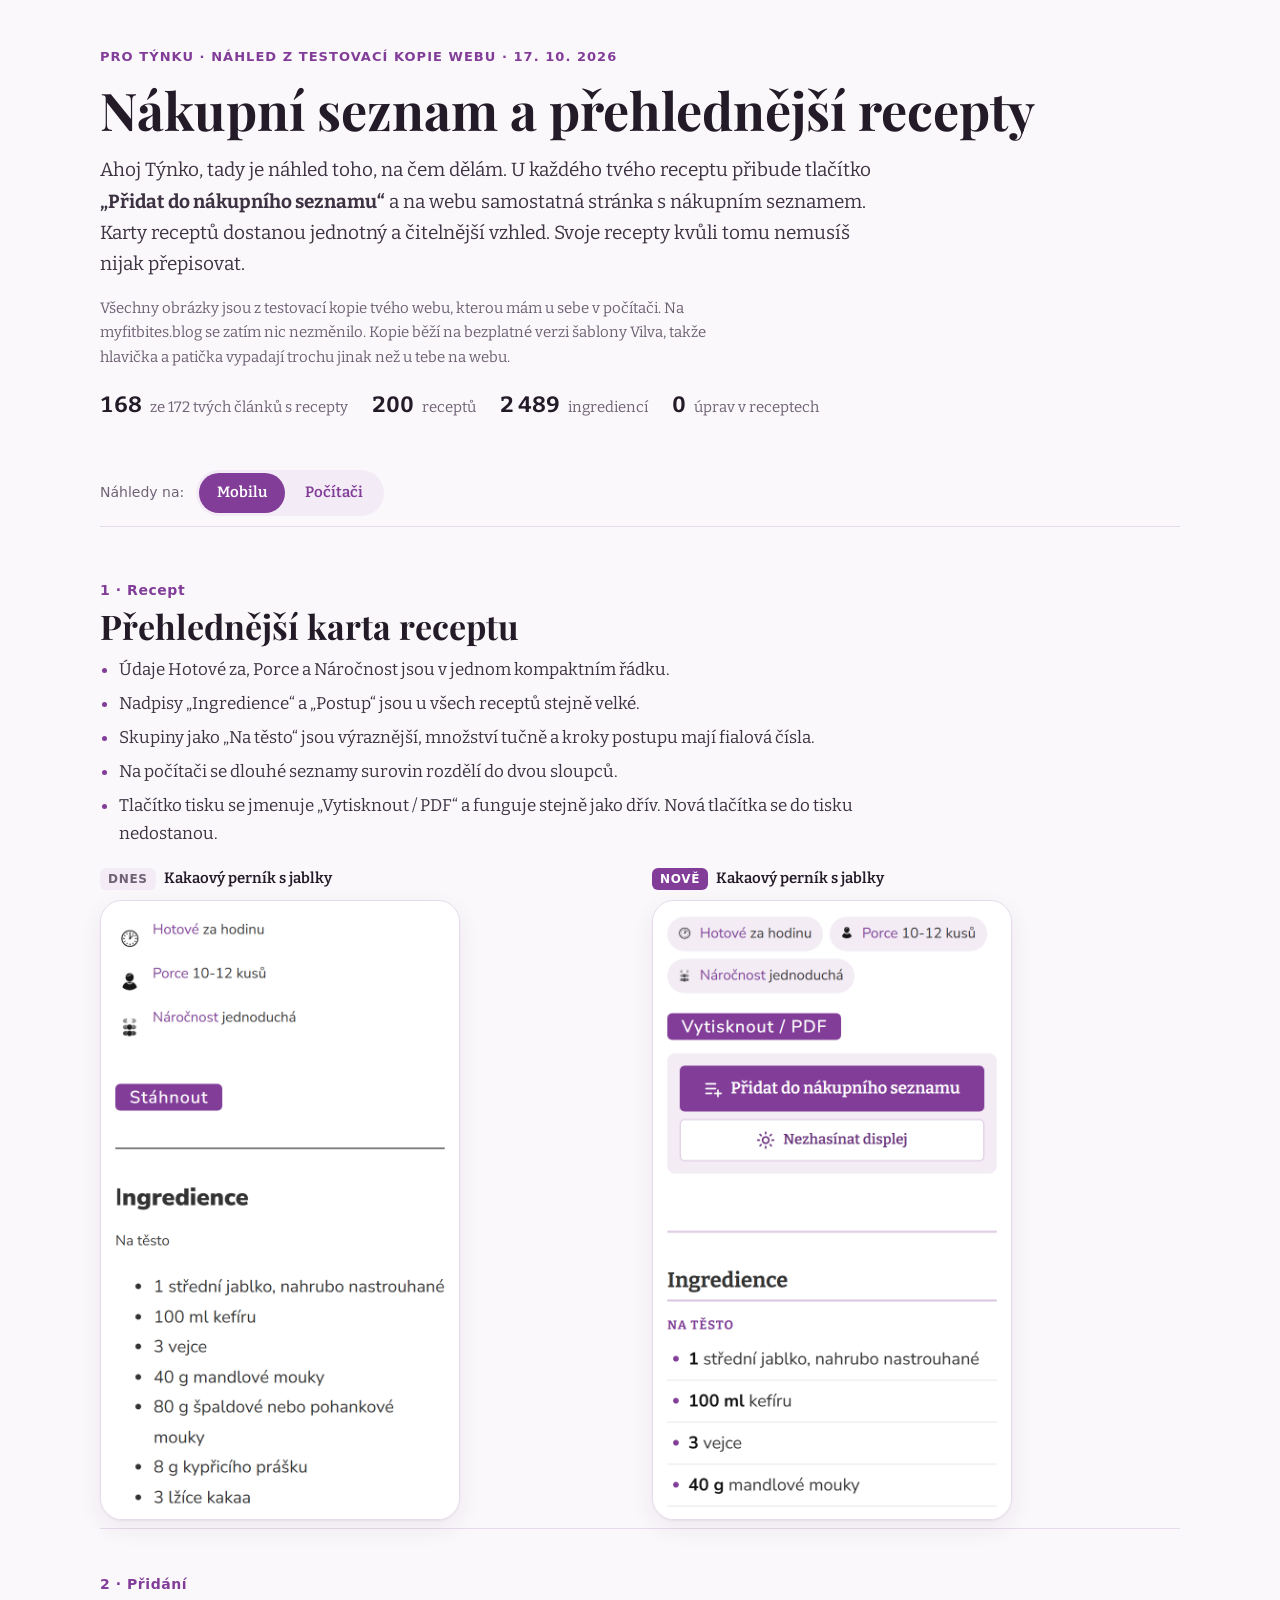
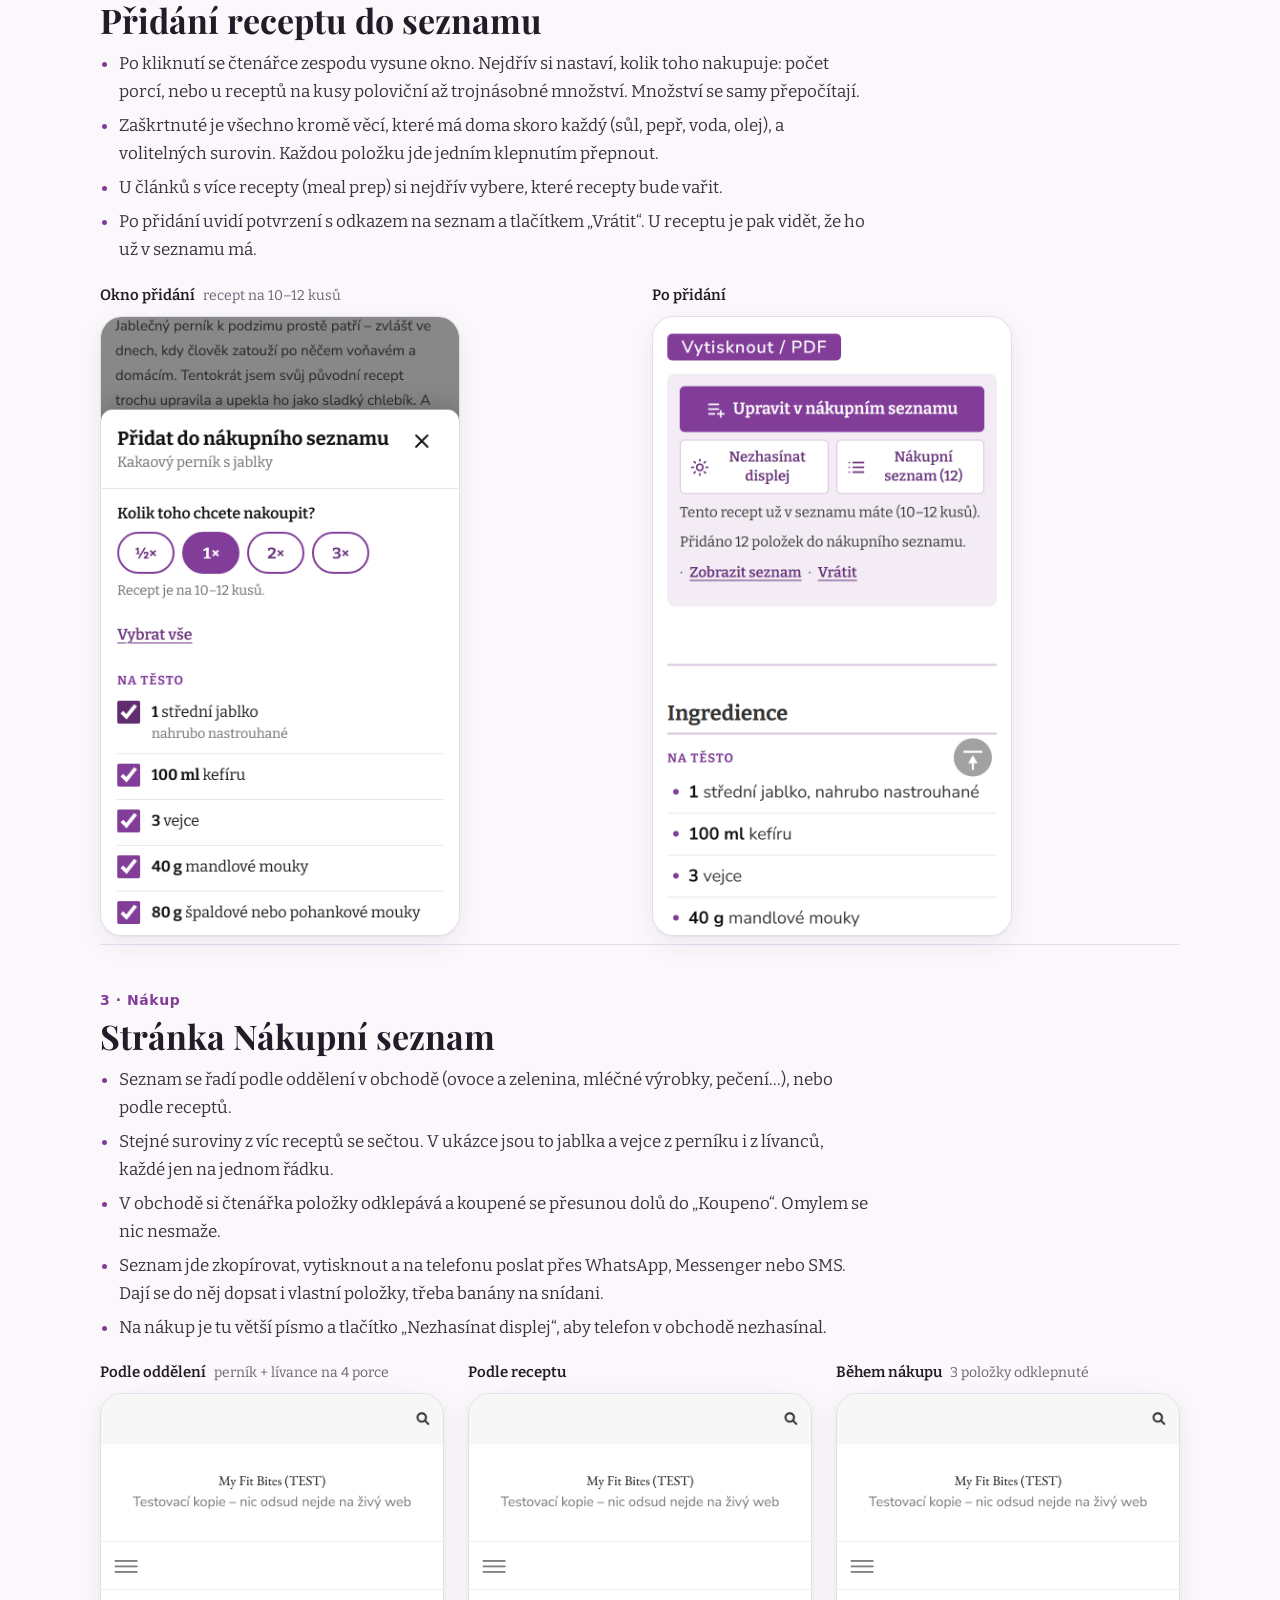
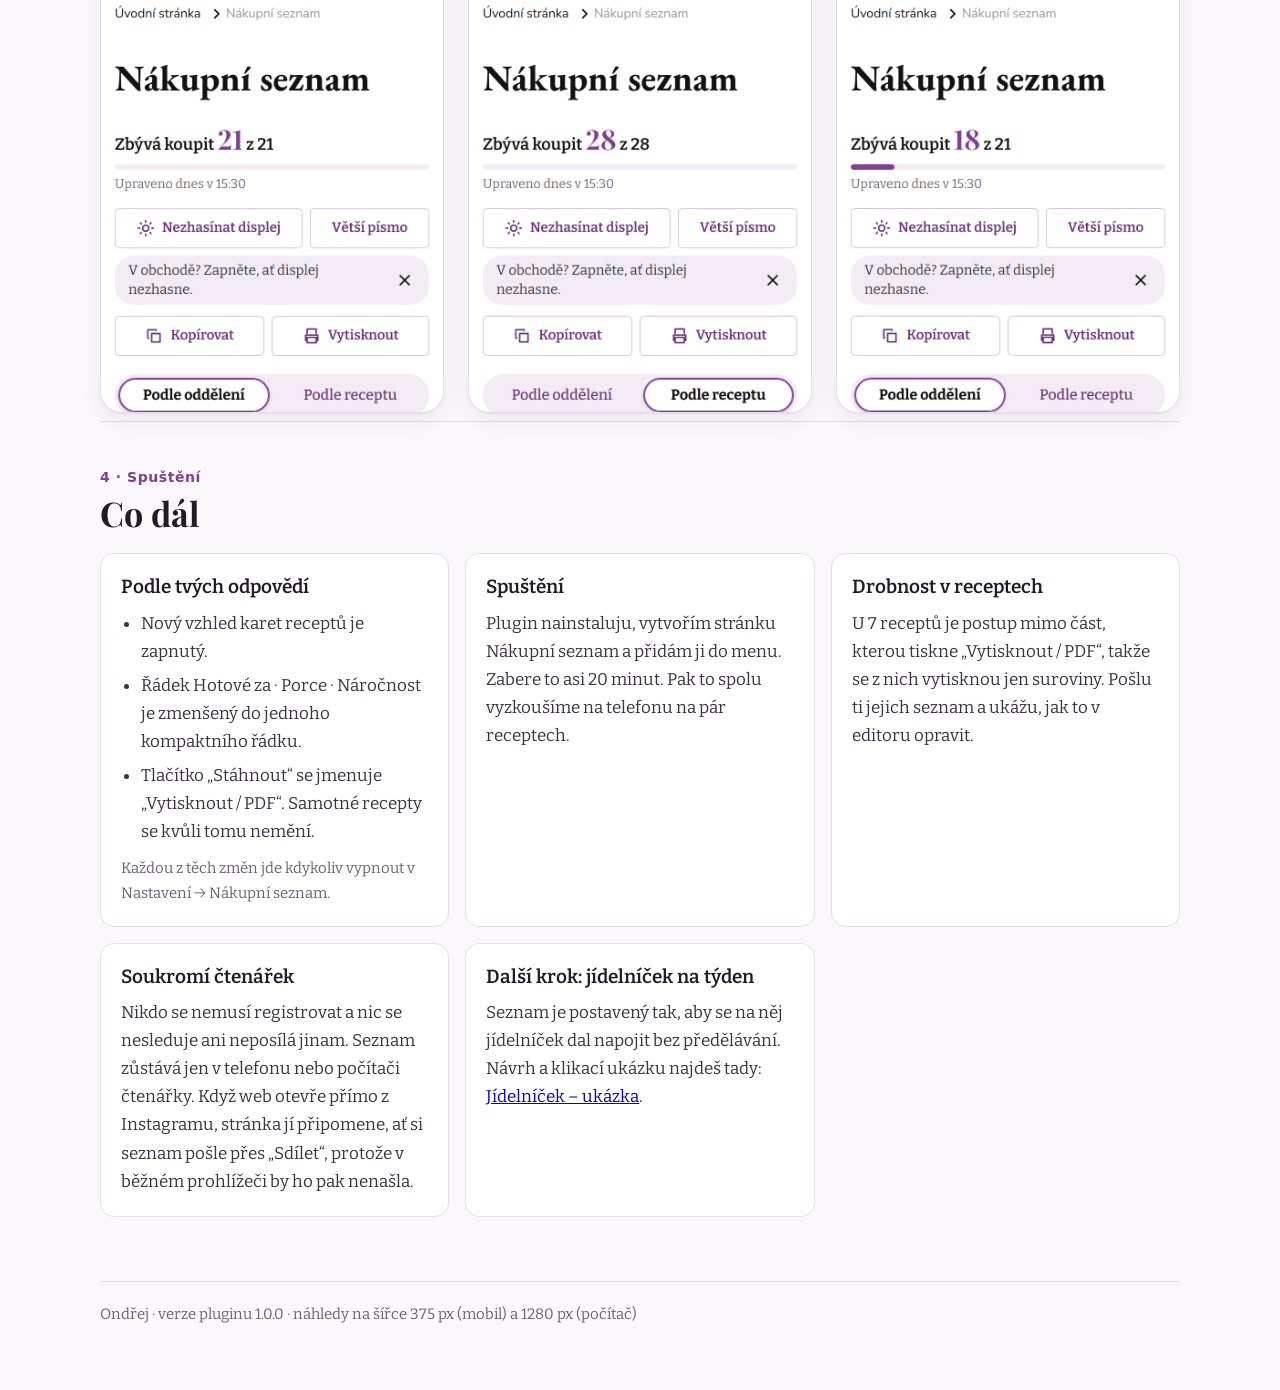
==== commit 75349bc2: "Jídelníček na týden: klikací ukázka a návrh pro Týnku Co-Authored-By: Claude Opus 5.5 <noreply@anthr" ====
--- a/index.html
+++ b/index.html
@@ -275,7 +275,7 @@
         </div>
         <div class="card">
           <h3>Další krok: jídelníček na týden</h3>
-          <p>Seznam je postavený tak, aby se na něj jídelníček dal napojit bez předělávání. Návrh, jak by plánování fungovalo, ti pošlu stejně jako tenhle náhled.</p>
+          <p>Seznam je postavený tak, aby se na něj jídelníček dal napojit bez předělávání. Návrh a klikací ukázku najdeš tady: <a href="https://ondrejkamaryt.github.io/myfitbites-nahled/jidelnicek/">Jídelníček – ukázka</a>.</p>
         </div>
       </div>
     </section>
